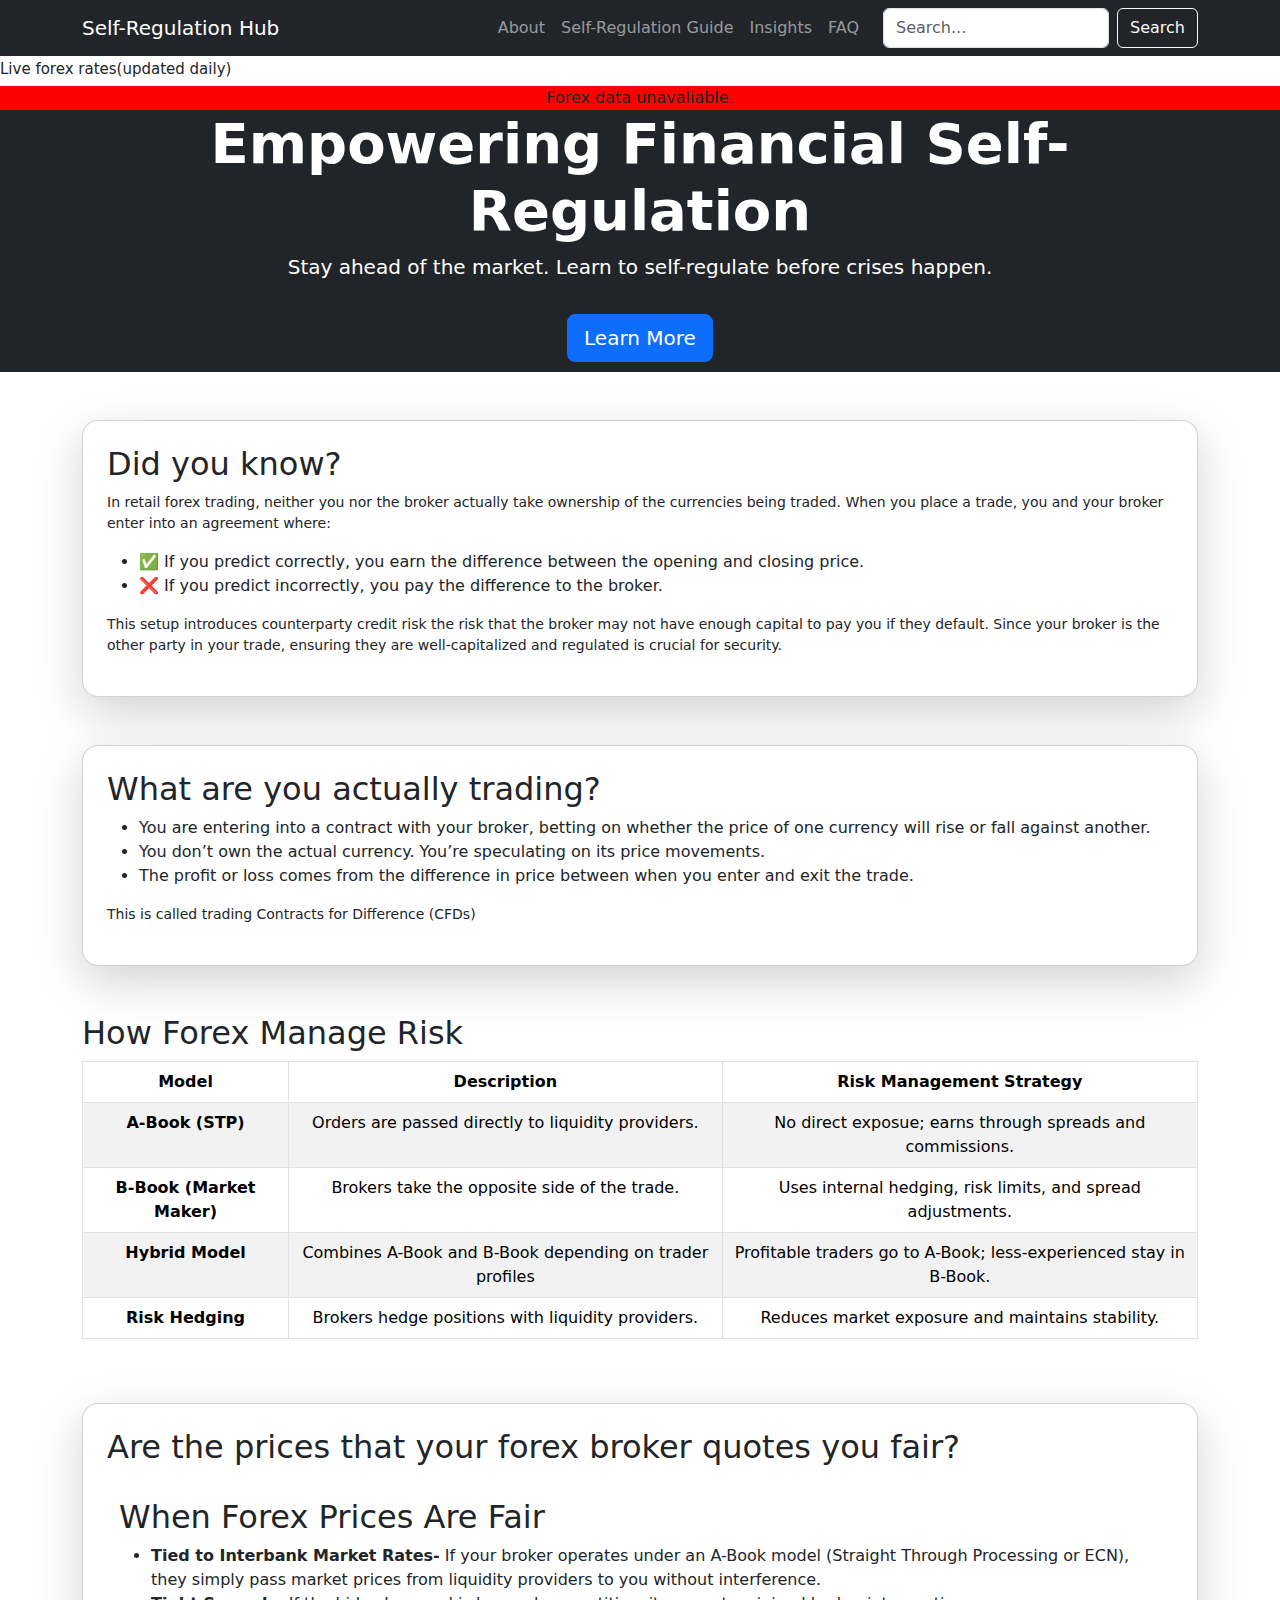
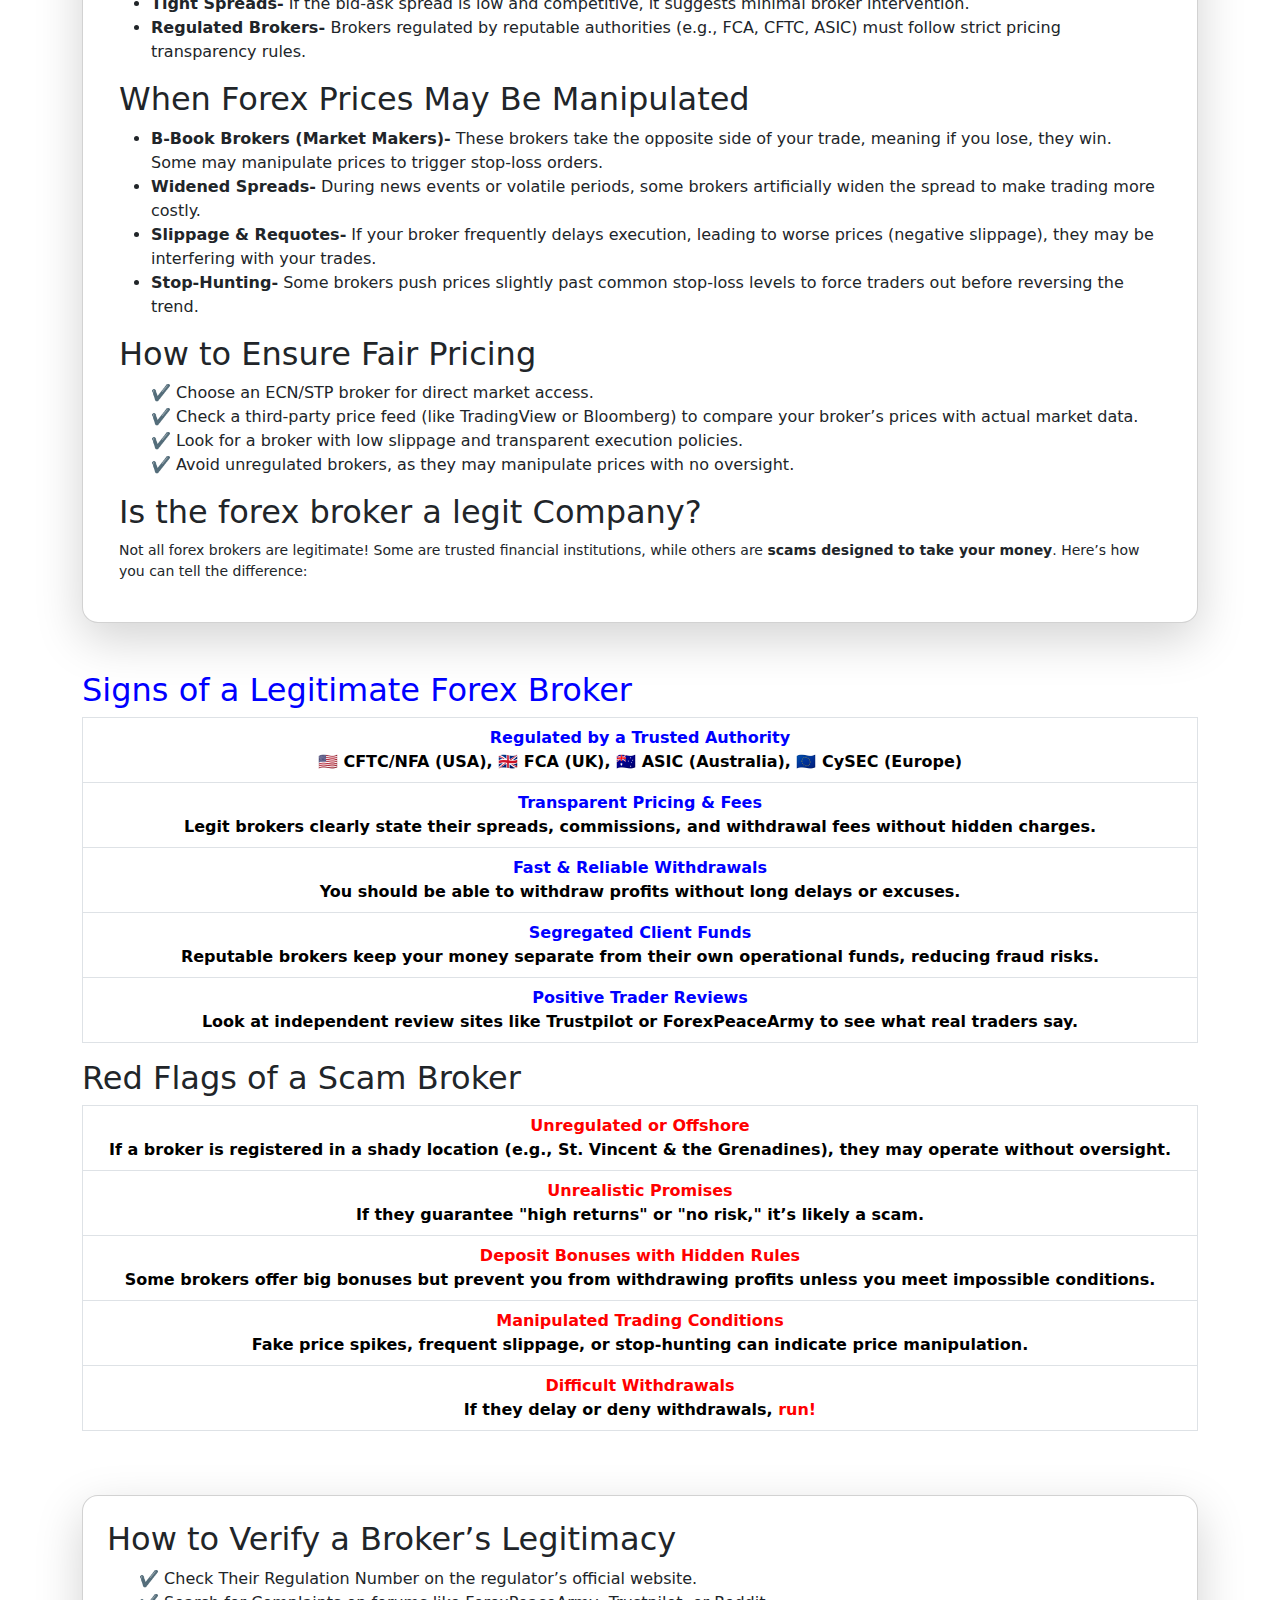
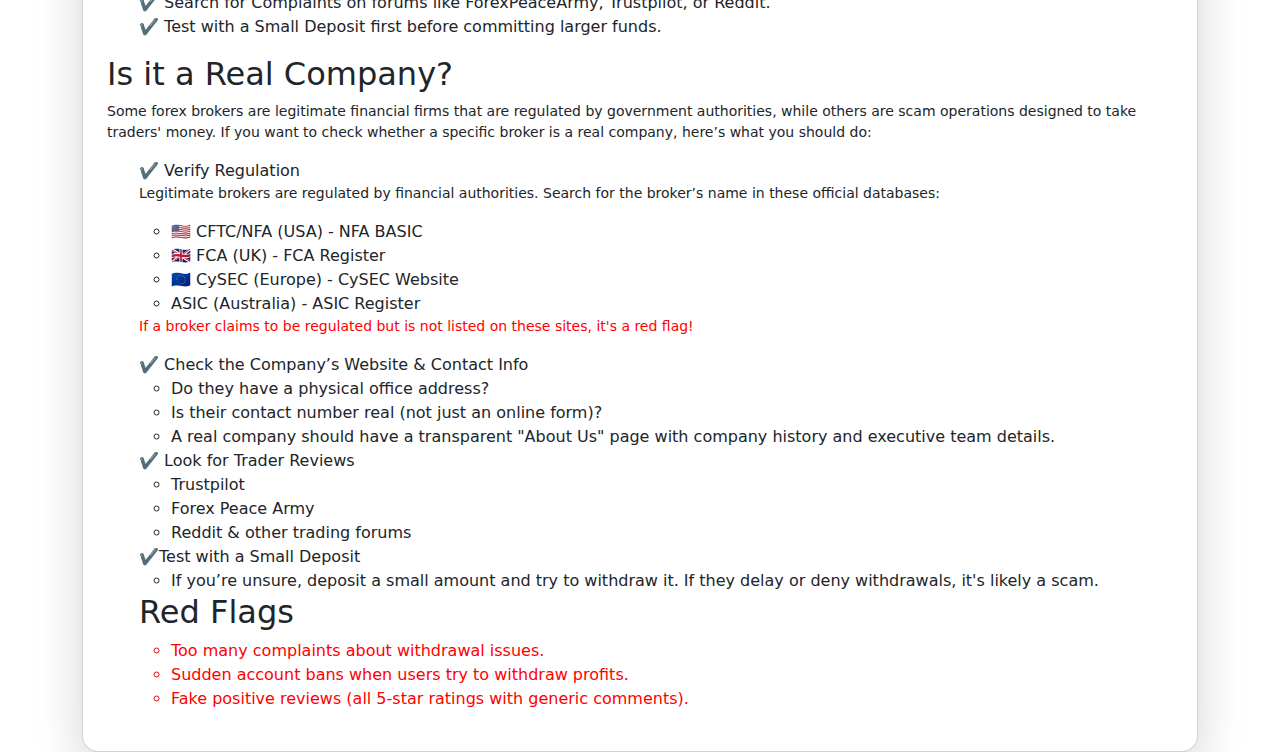
==== index.html @ 8933dcc3 "creates basic html structure/css/JavaScript" ====
<!DOCTYPE html>
<html lang="en">
  <head>
    <meta charset="UTF-8" />
    <meta name="viewport" content="width=device-width, initial-scale=1.0" />
    <title>Self Regulation</title>
    <link rel="stylesheet" href="/style.css" />
    <link
      href="https://cdn.jsdelivr.net/npm/bootstrap@5.3.3/dist/css/bootstrap.min.css"
      rel="stylesheet"
      integrity="sha384-QWTKZyjpPEjISv5WaRU9OFeRpok6YctnYmDr5pNlyT2bRjXh0JMhjY6hW+ALEwIH"
      crossorigin="anonymous"
    />
  </head>
  <body>
    <nav class="navbar navbar-expand-lg navbar-dark bg-dark fixed-top">
      <div class="container">
        <a class="navbar-brand" href="#">Self-Regulation Hub</a>
        <button
          class="navbar-toggler"
          type="button"
          data-bs-toggle="collapse"
          data-bs-target="#navbarNav"
        >
          <span class="navbar-toggler-icon"></span>
        </button>
        <div
          class="collapse navbar-collapse justify-content-between"
          id="navbarNav"
        >
          <ul class="navbar-nav ms-auto">
            <li class="nav-item">
              <a class="nav-link" href="#about">About</a>
            </li>
            <li class="nav-item">
              <a class="nav-link" href="#guide">Self-Regulation Guide</a>
            </li>
            <li class="nav-item">
              <a class="nav-link" href="#insights">Insights</a>
            </li>
            <li class="nav-item"><a class="nav-link" href="#faq">FAQ</a></li>

            <form class="d-flex ms-3" role="search">
              <input
                class="form-control me-2"
                type="search"
                placeholder="Search..."
                aria-label="Search"
              />
              <button class="btn btn-outline-light" type="submit">
                Search
              </button>
            </form>
          </ul>
        </div>
      </div>
    </nav>

    <div id="forex-container">
      <h3 id="forex-rates-heading" class="container-fluid p-0">
        Live forex rates(updated daily)
      </h3>
      <ul id="forex-rates-list">
        <li>Fetching data...</li>
      </ul>
    </div>

    <section
      class="hero-section text-center text-white d-flex align-items-center justify-content-center bg-dark"
    >
      <div class="container">
        <h1 class="display-4 fw-bold">Empowering Financial Self-Regulation</h1>
        <p class="lead">
          Stay ahead of the market. Learn to self-regulate before crises happen.
        </p>
        <a
          href="#learn-more"
          class="btn btn-primary btn-lg mt-3"
          id="learn-more-btn"
          >Learn More</a
        >
      </div>
    </section>

    <!-- <section id="about" class="py-5 bg-light">
        <div class="container text-center">
          <h2 class="fw-bold">About Self-Regulation Hub</h2>
          <p class="lead">
            A platform designed to help financial market participants regulate themselves before crises occur.
          </p>
          <div class="row mt-4">
            <div class="col-md-4">
              <i class="fas fa-chart-line fa-3x text-primary"></i>
              <h4 class="mt-3">Market Awareness</h4>
              <p>Stay informed about market risks before they escalate.</p>
            </div>
            <div class="col-md-4">
              <i class="fas fa-shield-alt fa-3x text-success"></i>
              <h4 class="mt-3">Risk Management</h4>
              <p>Learn strategies to mitigate financial risks effectively.</p>
            </div>
            <div class="col-md-4">
              <i class="fas fa-users fa-3x text-danger"></i>
              <h4 class="mt-3">Community</h4>
              <p>Engage with other traders and investors in self-regulation.</p>
            </div>
          </div>
        </div>
      </section> -->

    <section id="did-you-know" class="container mt-5">
      <div class="card p-4 shadow-lg rounded-4">
        <h2>Did you know?</h2>
        <p>
          In retail forex trading, neither you nor the broker actually take
          ownership of the currencies being traded. When you place a trade, you
          and your broker enter into an agreement where:
        </p>
        <ul>
          <li>
            ✅ If you predict correctly, you earn the difference between the
            opening and closing price.
          </li>
          <li>
            ❌ If you predict incorrectly, you pay the difference to the broker.
          </li>
        </ul>

        <p>
          This setup introduces counterparty credit risk the risk that the
          broker may not have enough capital to pay you if they default. Since
          your broker is the other party in your trade, ensuring they are
          well-capitalized and regulated is crucial for security.
        </p>
      </div>
    </section>

    <section class="container mt-5">
      <div class="card p-4 shadow-lg rounded-4">
        <h2>What are you actually trading?</h2>

        <ul>
          <li>
            You are entering into a contract with your broker, betting on
            whether the price of one currency will rise or fall against another.
          </li>
          <li>
            You don’t own the actual currency. You’re speculating on its price
            movements.
          </li>
          <li>
            The profit or loss comes from the difference in price between when
            you enter and exit the trade.
          </li>
        </ul>
        <p>This is called trading Contracts for Difference (CFDs)</p>
      </div>
    </section>

    <section id="broker-risk-management" class="container mt-5">
      <h2>How Forex Manage Risk</h2>
      <div class="table-responsive">
        <table class="table table-bordered table-striped text-center">
          <thead>
            <tr>
              <th>Model</th>
              <th>Description</th>
              <th>Risk Management Strategy</th>
            </tr>
          </thead>
          <tbody>
            <tr>
              <td><strong>A-Book (STP)</strong></td>
              <td>Orders are passed directly to liquidity providers.</td>
              <td>No direct exposue; earns through spreads and commissions.</td>
            </tr>
            <tr>
              <td><strong>B-Book (Market Maker)</strong></td>
              <td>Brokers take the opposite side of the trade.</td>
              <td>
                Uses internal hedging, risk limits, and spread adjustments.
              </td>
            </tr>
            <tr>
              <td><strong>Hybrid Model</strong></td>
              <td>Combines A-Book and B-Book depending on trader profiles</td>
              <td>
                Profitable traders go to A-Book; less-experienced stay in
                B-Book.
              </td>
            </tr>
            <tr>
              <td><strong>Risk Hedging</strong></td>
              <td>Brokers hedge positions with liquidity providers.</td>
              <td>Reduces market exposure and maintains stability.</td>
            </tr>
          </tbody>
        </table>
      </div>
    </section>

    <section class="container mt-5">
      <div class="card p-4 shadow-lg rounded-4">
        <h2>Are the prices that your forex broker quotes you fair?</h2>

        <section id="broker-risk-management" class="container mt-4">
          <h2>When Forex Prices Are Fair</h2>

          <ul>
            <li>
              <strong> Tied to Interbank Market Rates-</strong> If your broker
              operates under an A-Book model (Straight Through Processing or
              ECN), they simply pass market prices from liquidity providers to
              you without interference.
            </li>
            <li>
              <strong>Tight Spreads-</strong> If the bid-ask spread is low and
              competitive, it suggests minimal broker intervention.
            </li>
            <li>
              <strong>Regulated Brokers- </strong>Brokers regulated by reputable
              authorities (e.g., FCA, CFTC, ASIC) must follow strict pricing
              transparency rules.
            </li>
          </ul>
          <h2>When Forex Prices May Be Manipulated</h2>
          <ul>
            <li>
              <strong>B-Book Brokers (Market Makers)-</strong> These brokers
              take the opposite side of your trade, meaning if you lose, they
              win. Some may manipulate prices to trigger stop-loss orders.
            </li>
            <li>
              <strong>Widened Spreads-</strong> During news events or volatile
              periods, some brokers artificially widen the spread to make
              trading more costly.
            </li>
            <li>
              <strong>Slippage & Requotes-</strong> If your broker frequently
              delays execution, leading to worse prices (negative slippage),
              they may be interfering with your trades.
            </li>

            <li>
              <strong>Stop-Hunting-</strong> Some brokers push prices slightly
              past common stop-loss levels to force traders out before reversing
              the trend.
            </li>
          </ul>

          <h2>How to Ensure Fair Pricing</h2>
          <ul class="checklist">
            <li>✔️ Choose an ECN/STP broker for direct market access.</li>
            <li>
              ✔️ Check a third-party price feed (like TradingView or Bloomberg)
              to compare your broker’s prices with actual market data.
            </li>
            <li>
              ✔️ Look for a broker with low slippage and transparent execution
              policies.
            </li>
            <li>
              ✔️ Avoid unregulated brokers, as they may manipulate prices with
              no oversight.
            </li>
          </ul>
          <h2>Is the forex broker a legit Company?</h2>
          <p>
            Not all forex brokers are legitimate! Some are trusted financial
            institutions, while others are
            <strong>scams designed to take your money</strong>. Here’s how you
            can tell the difference:
          </p>
        </section>
      </div>
    </section>

    <section id="broker-risk-management" class="container mt-5">
      <h2 style="color: blue">Signs of a Legitimate Forex Broker</h2>
      <div class="table-responsive">
        <table class="table table-bordered table-striped text-center">
          <thead>
            <tr>
              <th>
                <strong style="color: blue"
                  >Regulated by a Trusted Authority</strong
                ><br />
                🇺🇸 CFTC/NFA (USA), 🇬🇧 FCA (UK), 🇦🇺 ASIC (Australia), 🇪🇺 CySEC
                (Europe)
              </th>
            </tr>
            <tr>
              <th>
                <strong style="color: blue">Transparent Pricing & Fees</strong
                ><br />Legit brokers clearly state their spreads, commissions,
                and withdrawal fees without hidden charges.
              </th>
            </tr>
            <tr>
              <th>
                <strong style="color: blue">Fast & Reliable Withdrawals</strong
                ><br />You should be able to withdraw profits without long
                delays or excuses.
              </th>
            </tr>
            <tr>
              <th>
                <strong style="color: blue">Segregated Client Funds</strong
                ><br />Reputable brokers keep your money separate from their own
                operational funds, reducing fraud risks.
              </th>
            </tr>
            <tr>
              <th>
                <strong style="color: blue">Positive Trader Reviews</strong
                ><br />Look at independent review sites like Trustpilot or
                ForexPeaceArmy to see what real traders say.
              </th>
            </tr>
          </thead>
        </table>

        <h2>Red Flags of a Scam Broker</h2>
        <table class="table table-bordered table-striped text-center">
          <thead>
            <tr>
              <th>
                <strong style="color: red">Unregulated or Offshore </strong
                ><br />
                If a broker is registered in a shady location (e.g., St. Vincent
                & the Grenadines), they may operate without oversight.
              </th>
            </tr>
            <tr>
              <th>
                <strong style="color: red">Unrealistic Promises</strong><br />If
                they guarantee "high returns" or "no risk," it’s likely a scam.
              </th>
            </tr>
            <tr>
              <th>
                <strong style="color: red"
                  >Deposit Bonuses with Hidden Rules</strong
                ><br />Some brokers offer big bonuses but prevent you from
                withdrawing profits unless you meet impossible conditions.
              </th>
            </tr>
            <tr>
              <th>
                <strong style="color: red"
                  >Manipulated Trading Conditions</strong
                ><br />Fake price spikes, frequent slippage, or stop-hunting can
                indicate price manipulation.
              </th>
            </tr>
            <tr>
              <th>
                <strong style="color: red">Difficult Withdrawals</strong
                ><br />If they delay or deny withdrawals,
                <span style="color: red">run!</span>
              </th>
            </tr>
          </thead>
        </table>
      </div>
    </section>

    <section id="did-you-know" class="container mt-5">
      <div class="card p-4 shadow-lg rounded-4">
        <h2>How to Verify a Broker’s Legitimacy</h2>
        <ul class="checklist">
          <li>
            ✔️ Check Their Regulation Number on the regulator’s official
            website.
          </li>
          <li>
            ✔️ Search for Complaints on forums like ForexPeaceArmy, Trustpilot,
            or Reddit.
          </li>
          <li>
            ✔️ Test with a Small Deposit first before committing larger funds.
          </li>
        </ul>

        <h2>Is it a Real Company?</h2>
        <p>
          Some forex brokers are legitimate financial firms that are regulated
          by government authorities, while others are scam operations designed
          to take traders' money. If you want to check whether a specific broker
          is a real company, here’s what you should do:
        </p>
        <ul class="checklist">
          <li>✔️ Verify Regulation</li>
          <p>
            Legitimate brokers are regulated by financial authorities. Search
            for the broker’s name in these official databases:
          </p>
          <ul>
            <li>🇺🇸 CFTC/NFA (USA) - NFA BASIC</li>
            <li>🇬🇧 FCA (UK) - FCA Register</li>
            <li>🇪🇺 CySEC (Europe) - CySEC Website</li>
            <li>ASIC (Australia) - ASIC Register</li>
          </ul>
          <p>
            <span style="color: red"
              >If a broker claims to be regulated but is not listed on these
              sites, it's a red flag!</span
            >
          </p>

          <li>✔️ Check the Company’s Website & Contact Info</li>
          <ul>
            <li>Do they have a physical office address?</li>
            <li>Is their contact number real (not just an online form)?</li>
            <li>
              A real company should have a transparent "About Us" page with
              company history and executive team details.
            </li>
          </ul>
          <li>✔️ Look for Trader Reviews</li>
          <ul>
            <li>Trustpilot</li>
            <li>Forex Peace Army</li>
            <li>Reddit & other trading forums</li>
          </ul>
          <li>✔️Test with a Small Deposit</li>
          <ul>
            <li>
              If you’re unsure, deposit a small amount and try to withdraw it.
              If they delay or deny withdrawals, it's likely a scam.
            </li>
          </ul>
          <h2>Red Flags</h2>
          <ul>
            <li class="red-flags">
              Too many complaints about withdrawal issues.
            </li>
            <li class="red-flags">
              Sudden account bans when users try to withdraw profits.
            </li>
            <li class="red-flags">
              Fake positive reviews (all 5-star ratings with generic comments).
            </li>
          </ul>
        </ul>
      </div>
    </section>

    <script src="/index.js"></script>
    <script
      src="https://cdn.jsdelivr.net/npm/bootstrap@5.3.3/dist/js/bootstrap.bundle.min.js"
      integrity="sha384-YvpcrYf0tY3lHB60NNkmXc5s9fDVZLESaAA55NDzOxhy9GkcIdslK1eN7N6jIeHz"
      crossorigin="anonymous"
    ></script>
  </body>
</html>
---- style.css ----
body {
  padding-top: 60px;
  transition: padding-top 0.1s ease-in-out;
  transition: 0.1s ease-in;
}

#forex-rates-list {
  display: flex;
  flex-direction: row;
  justify-content: space-evenly;
  list-style: none;
  align-items: center;
  background-color: red;
  padding-left: 0px;
  margin-bottom: 0;
}

#forex-rates-heading {
  font-size: 15px;
}

#learn-more-btn {
  margin-bottom: 10px;
}


p{
    font-size: 14px;
}


.checklist{
    list-style: none;
}

/* li{
    list-style: none;
} */

.red-flags{
    color: red;
}
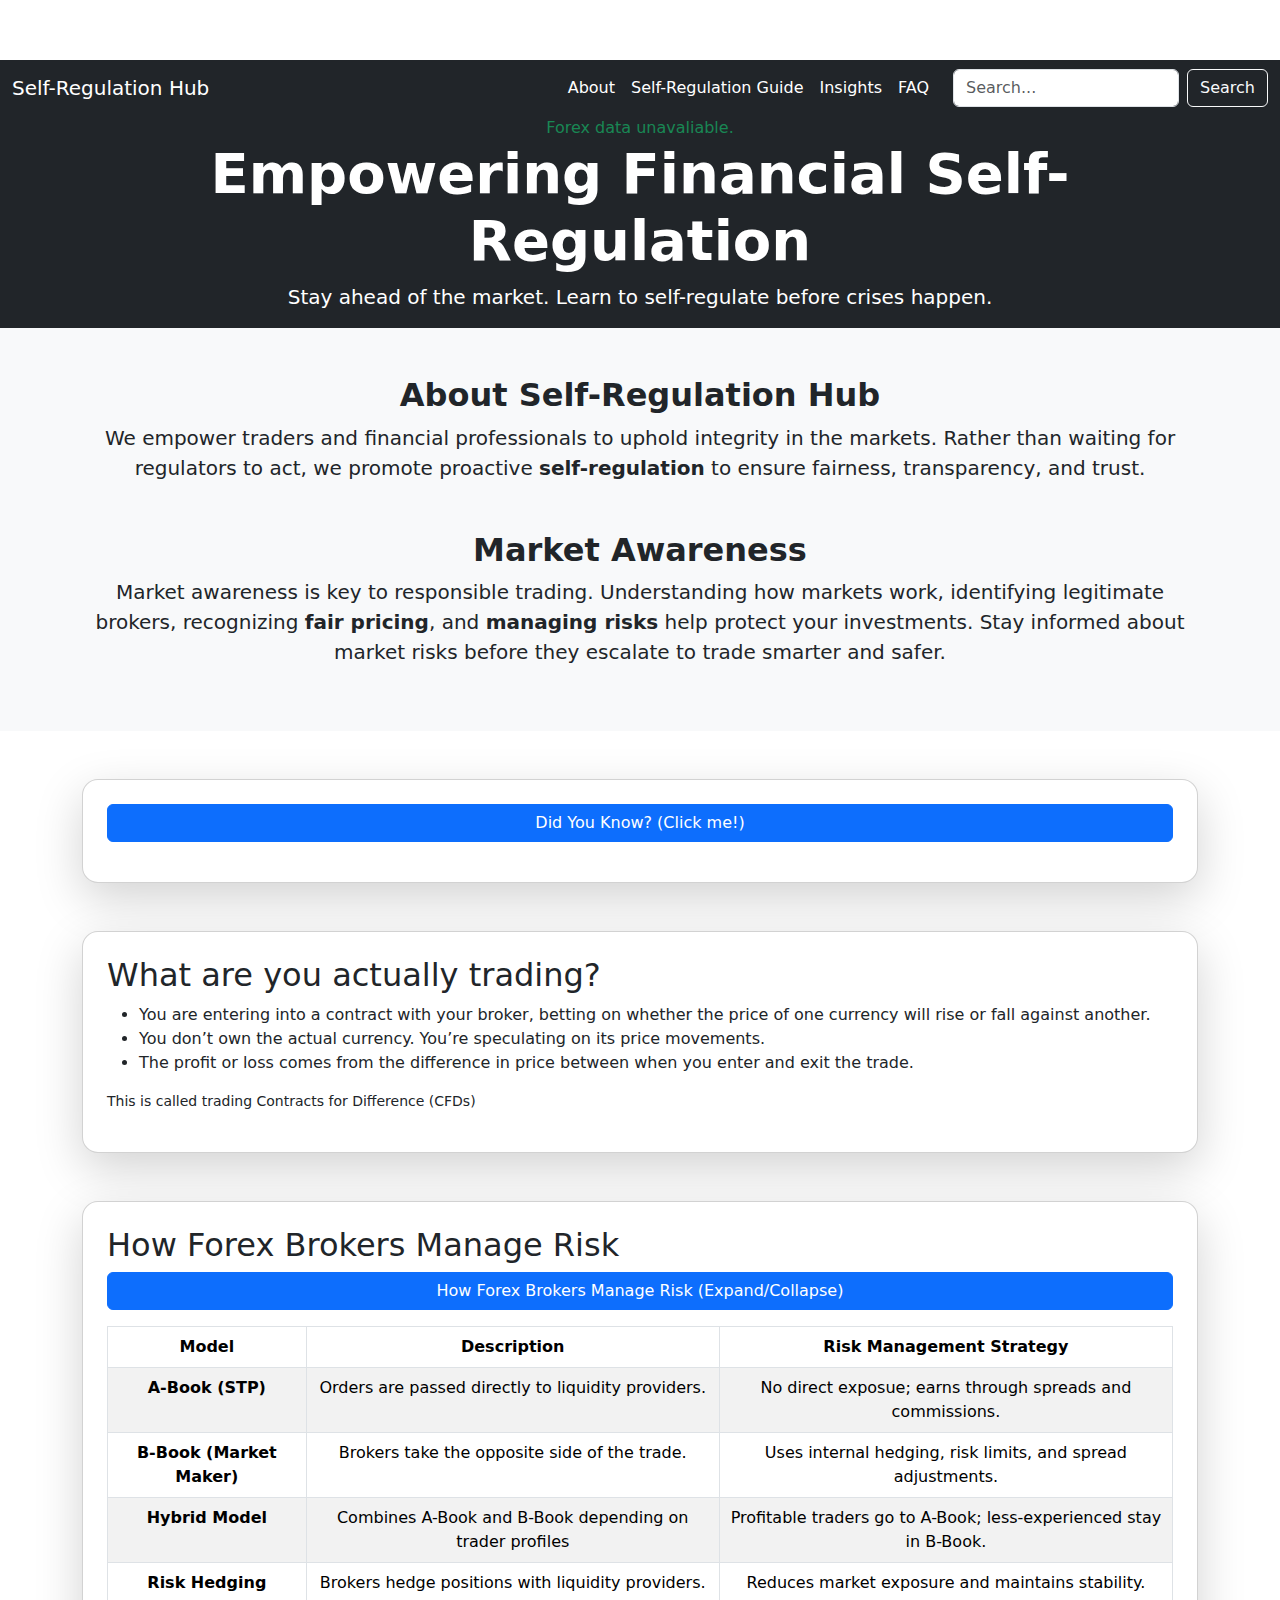
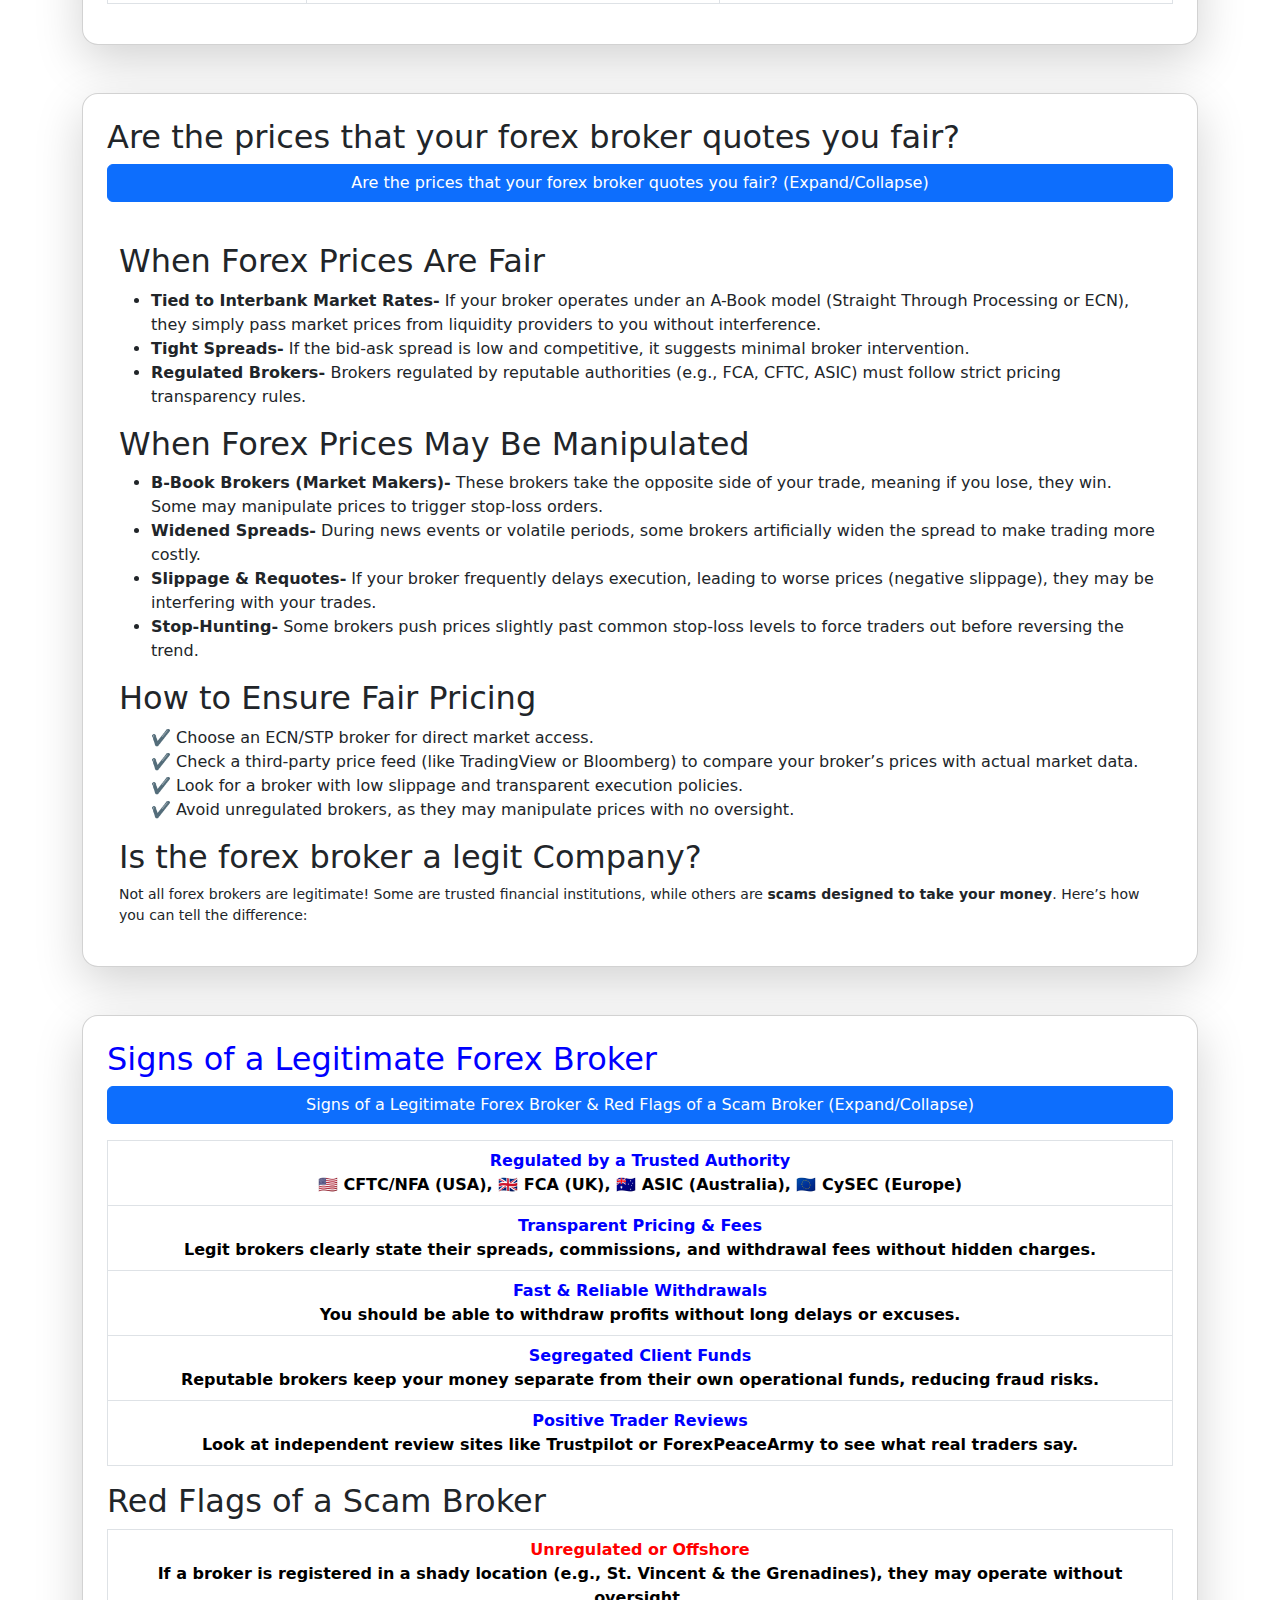
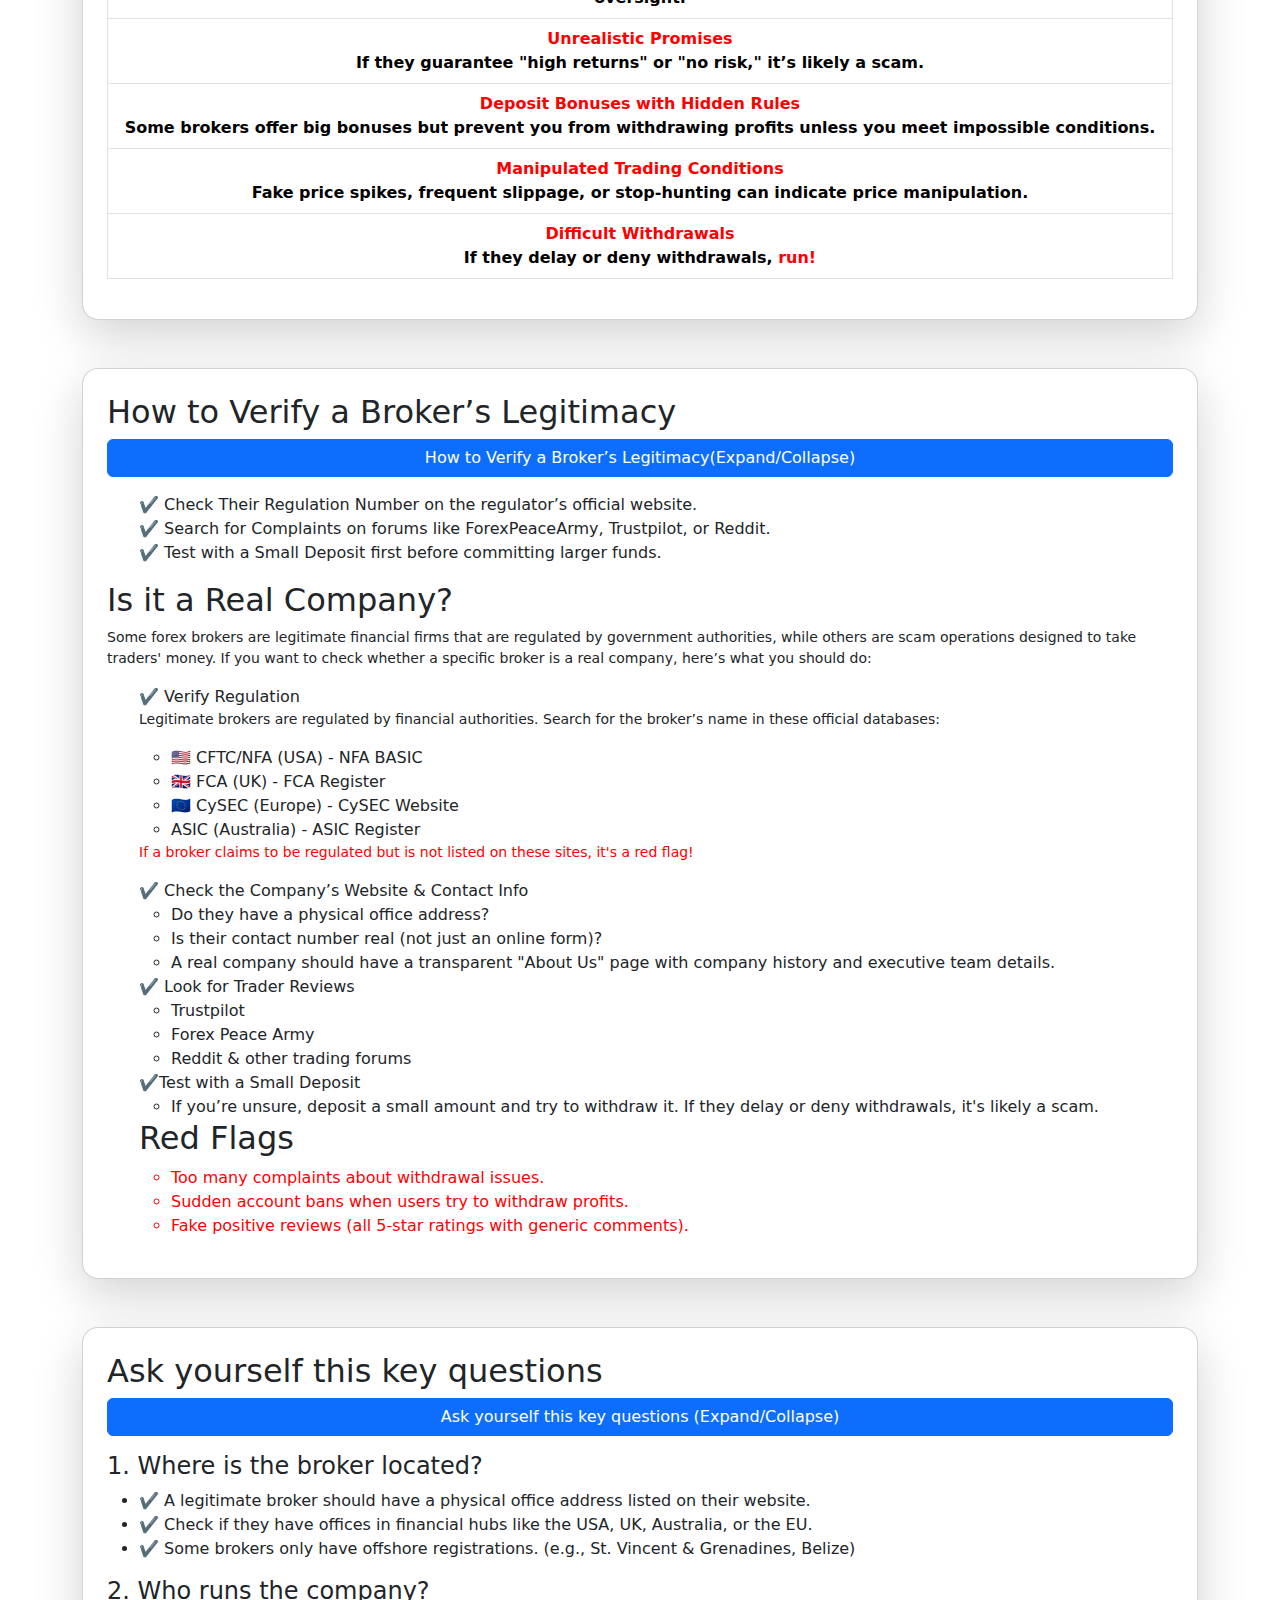
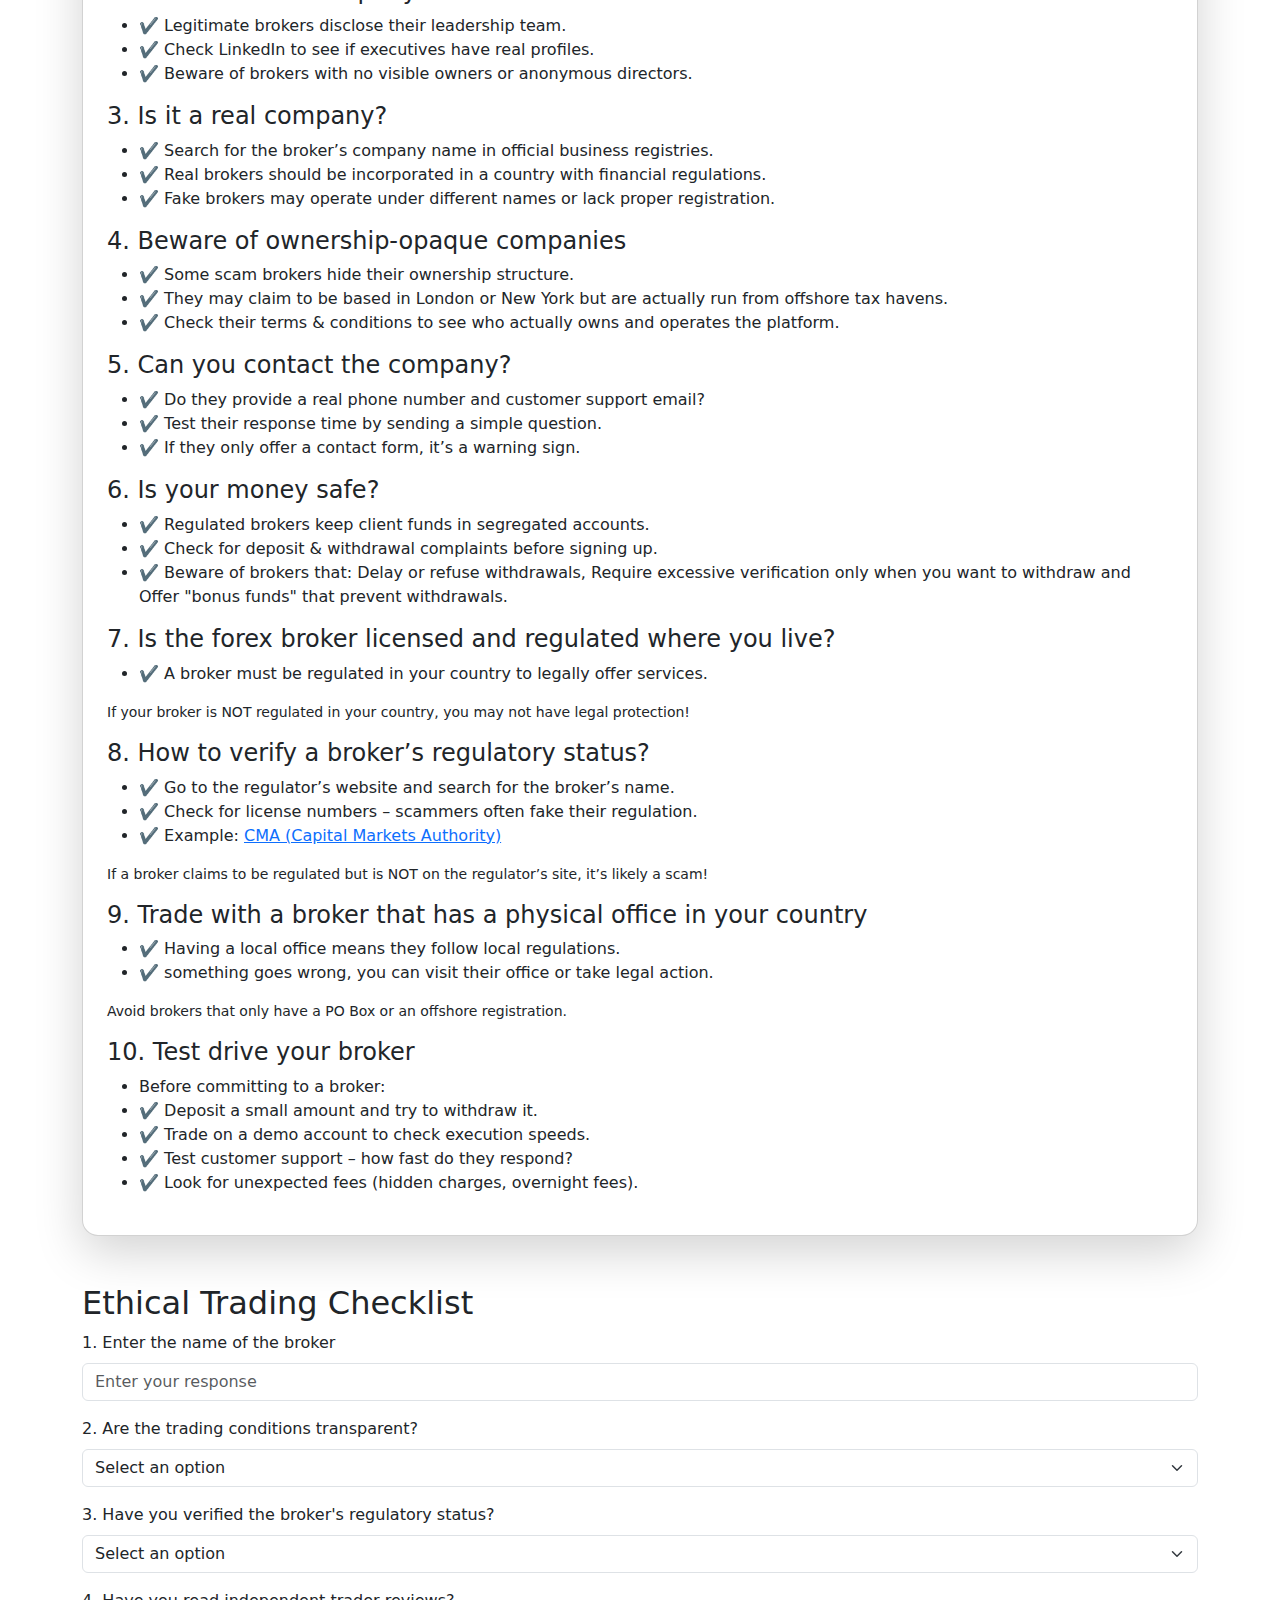
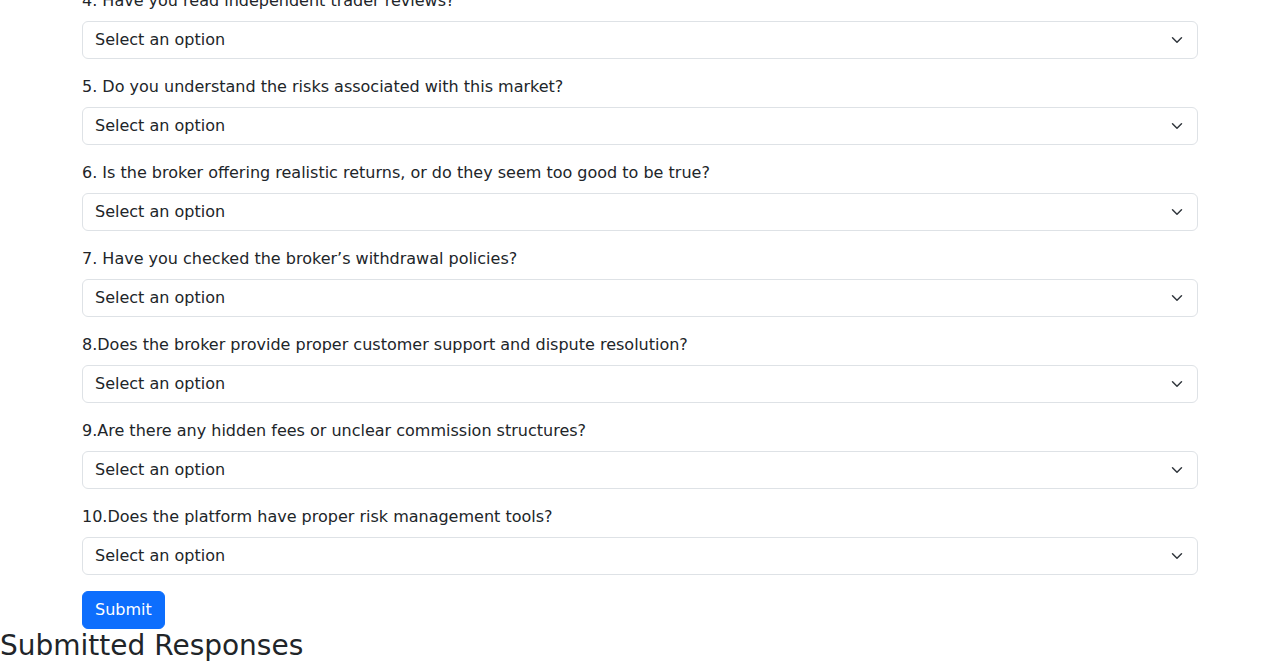
==== commit e74b9783: "Adds sections, an Ethical Trading Checklist, styling to navbar, modified sections to have dropdowns," ====
--- a/index.html
+++ b/index.html
@@ -4,7 +4,7 @@
     <meta charset="UTF-8" />
     <meta name="viewport" content="width=device-width, initial-scale=1.0" />
     <title>Self Regulation</title>
-    <link rel="stylesheet" href="/style.css" />
+    <link rel="stylesheet" href="style.css" />
     <link
       href="https://cdn.jsdelivr.net/npm/bootstrap@5.3.3/dist/css/bootstrap.min.css"
       rel="stylesheet"
@@ -13,11 +13,11 @@
     />
   </head>
   <body>
-    <nav class="navbar navbar-expand-lg navbar-dark bg-dark fixed-top">
-      <div class="container">
-        <a class="navbar-brand" href="#">Self-Regulation Hub</a>
+    <nav class="navbar navbar-expand-lg bg-dark text-white sticky-top">
+      <div class="container-fluid">
+        <a class="navbar-brand text-white" href="#">Self-Regulation Hub</a>
         <button
-          class="navbar-toggler"
+          class="navbar-toggler bg-white"
           type="button"
           data-bs-toggle="collapse"
           data-bs-target="#navbarNav"
@@ -25,21 +25,21 @@
           <span class="navbar-toggler-icon"></span>
         </button>
         <div
-          class="collapse navbar-collapse justify-content-between"
+          class="collapse navbar-collapse"
           id="navbarNav"
         >
           <ul class="navbar-nav ms-auto">
             <li class="nav-item">
-              <a class="nav-link" href="#about">About</a>
+              <a class="nav-link text-white" href="#about">About</a>
             </li>
             <li class="nav-item">
-              <a class="nav-link" href="#guide">Self-Regulation Guide</a>
+              <a class="nav-link text-white" href="#guide">Self-Regulation Guide</a>
             </li>
             <li class="nav-item">
-              <a class="nav-link" href="#insights">Insights</a>
-            </li>
-            <li class="nav-item"><a class="nav-link" href="#faq">FAQ</a></li>
-
+              <a class="nav-link text-white" href="#insights">Insights</a>
+            </li>
+            <li class="nav-item"><a class="nav-link text-white" href="#faq">FAQ</a></li>
+          </ul>
             <form class="d-flex ms-3" role="search">
               <input
                 class="form-control me-2"
@@ -51,16 +51,16 @@
                 Search
               </button>
             </form>
-          </ul>
+          
         </div>
       </div>
     </nav>
 
-    <div id="forex-container">
-      <h3 id="forex-rates-heading" class="container-fluid p-0">
+    <div id="forex-container" >
+      <!-- <h3 id="forex-rates-heading" class="container-fluid p-0 bg-dark text-white">
         Live forex rates(updated daily)
-      </h3>
-      <ul id="forex-rates-list">
+      </h3> -->
+      <ul id="forex-rates-list" class="bg-dark text-success">
         <li>Fetching data...</li>
       </ul>
     </div>
@@ -73,65 +73,59 @@
         <p class="lead">
           Stay ahead of the market. Learn to self-regulate before crises happen.
         </p>
-        <a
+        <!-- <a
           href="#learn-more"
           class="btn btn-primary btn-lg mt-3"
           id="learn-more-btn"
           >Learn More</a
-        >
+        > -->
       </div>
     </section>
 
-    <!-- <section id="about" class="py-5 bg-light">
-        <div class="container text-center">
+    <section id="about" class="py-5 bg-light">
+        <div class="container text-center text-dark">
           <h2 class="fw-bold">About Self-Regulation Hub</h2>
           <p class="lead">
-            A platform designed to help financial market participants regulate themselves before crises occur.
+            We empower traders and financial professionals to uphold integrity in the markets. Rather than waiting for regulators to act, we promote proactive <span class="fw-bold">self-regulation</span> to ensure fairness, transparency, and trust.          
           </p>
-          <div class="row mt-4">
-            <div class="col-md-4">
-              <i class="fas fa-chart-line fa-3x text-primary"></i>
-              <h4 class="mt-3">Market Awareness</h4>
-              <p>Stay informed about market risks before they escalate.</p>
-            </div>
-            <div class="col-md-4">
-              <i class="fas fa-shield-alt fa-3x text-success"></i>
-              <h4 class="mt-3">Risk Management</h4>
-              <p>Learn strategies to mitigate financial risks effectively.</p>
-            </div>
-            <div class="col-md-4">
-              <i class="fas fa-users fa-3x text-danger"></i>
-              <h4 class="mt-3">Community</h4>
-              <p>Engage with other traders and investors in self-regulation.</p>
-            </div>
-          </div>
-        </div>
-      </section> -->
+
+              <!-- <i class="fas fa-chart-line fa-3x text-primary"></i> -->
+              <h2 class="mt-5 fw-bold">Market Awareness</h2>
+              <p class="lead">Market awareness is key to responsible trading. Understanding how markets work, identifying legitimate brokers, recognizing <span class="fw-bold">fair pricing</span>, and <span class="fw-bold">managing risks</span> help protect your investments. Stay informed about market risks before they escalate to trade smarter and safer.                
+              </p>
+        </div>
+      </section>
 
     <section id="did-you-know" class="container mt-5">
       <div class="card p-4 shadow-lg rounded-4">
-        <h2>Did you know?</h2>
-        <p>
-          In retail forex trading, neither you nor the broker actually take
-          ownership of the currencies being traded. When you place a trade, you
-          and your broker enter into an agreement where:
-        </p>
-        <ul>
-          <li>
-            ✅ If you predict correctly, you earn the difference between the
-            opening and closing price.
-          </li>
-          <li>
-            ❌ If you predict incorrectly, you pay the difference to the broker.
-          </li>
-        </ul>
-
-        <p>
-          This setup introduces counterparty credit risk the risk that the
-          broker may not have enough capital to pay you if they default. Since
-          your broker is the other party in your trade, ensuring they are
-          well-capitalized and regulated is crucial for security.
-        </p>
+        <button class="btn btn-primary mb-3" type="button" data-bs-toggle="collapse" data-bs-target="#didYouKnowContent" aria-expanded="false" aria-controls="#didYouKnowContent">
+          Did You Know? (Click me!)
+        </button>
+        <div class="collapse" id="didYouKnowContent">
+          <h2>Did you know?</h2>
+          <p>
+            In retail forex trading, neither you nor the broker actually take
+            ownership of the currencies being traded. When you place a trade, you
+            and your broker enter into an agreement where:
+          </p>
+          <ul>
+            <li>
+              ✅ If you predict correctly, you earn the difference between the
+              opening and closing price.
+            </li>
+            <li>
+              ❌ If you predict incorrectly, you pay the difference to the broker.
+            </li>
+          </ul>
+  
+          <p>
+            This setup introduces counterparty credit risk the risk that the
+            broker may not have enough capital to pay you if they default. Since
+            your broker is the other party in your trade, ensuring they are
+            well-capitalized and regulated is crucial for security.
+          </p>
+        </div>
+
       </div>
     </section>
 
@@ -157,296 +151,495 @@
       </div>
     </section>
 
-    <section id="broker-risk-management" class="container mt-5">
-      <h2>How Forex Manage Risk</h2>
-      <div class="table-responsive">
-        <table class="table table-bordered table-striped text-center">
-          <thead>
-            <tr>
-              <th>Model</th>
-              <th>Description</th>
-              <th>Risk Management Strategy</th>
-            </tr>
-          </thead>
-          <tbody>
-            <tr>
-              <td><strong>A-Book (STP)</strong></td>
-              <td>Orders are passed directly to liquidity providers.</td>
-              <td>No direct exposue; earns through spreads and commissions.</td>
-            </tr>
-            <tr>
-              <td><strong>B-Book (Market Maker)</strong></td>
-              <td>Brokers take the opposite side of the trade.</td>
-              <td>
-                Uses internal hedging, risk limits, and spread adjustments.
-              </td>
-            </tr>
-            <tr>
-              <td><strong>Hybrid Model</strong></td>
-              <td>Combines A-Book and B-Book depending on trader profiles</td>
-              <td>
-                Profitable traders go to A-Book; less-experienced stay in
-                B-Book.
-              </td>
-            </tr>
-            <tr>
-              <td><strong>Risk Hedging</strong></td>
-              <td>Brokers hedge positions with liquidity providers.</td>
-              <td>Reduces market exposure and maintains stability.</td>
-            </tr>
-          </tbody>
-        </table>
-      </div>
-    </section>
+    
+      <section id="broker-risk-management" class="container mt-5">
+        <div class="card p-4 shadow-lg rounded-4" >
+        <h2>How Forex Brokers Manage Risk</h2>
+  
+        <button class="btn btn-primary mb-3" type="button" data-bs-toggle="collapse" data-bs-target="#riskManagement">
+          How Forex Brokers Manage Risk (Expand/Collapse)
+        </button>
+  
+        <div id="riskManagement" class="collapse show">
+          <div class="table-responsive">
+            <table class="table table-bordered table-striped text-center">
+              <thead>
+                <tr>
+                  <th>Model</th>
+                  <th>Description</th>
+                  <th>Risk Management Strategy</th>
+                </tr>
+              </thead>
+              <tbody>
+                <tr>
+                  <td><strong>A-Book (STP)</strong></td>
+                  <td>Orders are passed directly to liquidity providers.</td>
+                  <td>No direct exposue; earns through spreads and commissions.</td>
+                </tr>
+                <tr>
+                  <td><strong>B-Book (Market Maker)</strong></td>
+                  <td>Brokers take the opposite side of the trade.</td>
+                  <td>
+                    Uses internal hedging, risk limits, and spread adjustments.
+                  </td>
+                </tr>
+                <tr>
+                  <td><strong>Hybrid Model</strong></td>
+                  <td>Combines A-Book and B-Book depending on trader profiles</td>
+                  <td>
+                    Profitable traders go to A-Book; less-experienced stay in
+                    B-Book.
+                  </td>
+                </tr>
+                <tr>
+                  <td><strong>Risk Hedging</strong></td>
+                  <td>Brokers hedge positions with liquidity providers.</td>
+                  <td>Reduces market exposure and maintains stability.</td>
+                </tr>
+              </tbody>
+            </table>
+          </div>
+      </section>
+        </div>
+    </div>
 
     <section class="container mt-5">
       <div class="card p-4 shadow-lg rounded-4">
         <h2>Are the prices that your forex broker quotes you fair?</h2>
-
-        <section id="broker-risk-management" class="container mt-4">
-          <h2>When Forex Prices Are Fair</h2>
-
-          <ul>
-            <li>
-              <strong> Tied to Interbank Market Rates-</strong> If your broker
-              operates under an A-Book model (Straight Through Processing or
-              ECN), they simply pass market prices from liquidity providers to
-              you without interference.
-            </li>
-            <li>
-              <strong>Tight Spreads-</strong> If the bid-ask spread is low and
-              competitive, it suggests minimal broker intervention.
-            </li>
-            <li>
-              <strong>Regulated Brokers- </strong>Brokers regulated by reputable
-              authorities (e.g., FCA, CFTC, ASIC) must follow strict pricing
-              transparency rules.
-            </li>
-          </ul>
-          <h2>When Forex Prices May Be Manipulated</h2>
-          <ul>
-            <li>
-              <strong>B-Book Brokers (Market Makers)-</strong> These brokers
-              take the opposite side of your trade, meaning if you lose, they
-              win. Some may manipulate prices to trigger stop-loss orders.
-            </li>
-            <li>
-              <strong>Widened Spreads-</strong> During news events or volatile
-              periods, some brokers artificially widen the spread to make
-              trading more costly.
-            </li>
-            <li>
-              <strong>Slippage & Requotes-</strong> If your broker frequently
-              delays execution, leading to worse prices (negative slippage),
-              they may be interfering with your trades.
-            </li>
-
-            <li>
-              <strong>Stop-Hunting-</strong> Some brokers push prices slightly
-              past common stop-loss levels to force traders out before reversing
-              the trend.
-            </li>
-          </ul>
-
-          <h2>How to Ensure Fair Pricing</h2>
-          <ul class="checklist">
-            <li>✔️ Choose an ECN/STP broker for direct market access.</li>
-            <li>
-              ✔️ Check a third-party price feed (like TradingView or Bloomberg)
-              to compare your broker’s prices with actual market data.
-            </li>
-            <li>
-              ✔️ Look for a broker with low slippage and transparent execution
-              policies.
-            </li>
-            <li>
-              ✔️ Avoid unregulated brokers, as they may manipulate prices with
-              no oversight.
-            </li>
-          </ul>
-          <h2>Is the forex broker a legit Company?</h2>
-          <p>
-            Not all forex brokers are legitimate! Some are trusted financial
-            institutions, while others are
-            <strong>scams designed to take your money</strong>. Here’s how you
-            can tell the difference:
-          </p>
-        </section>
+        <button class="btn btn-primary mb-3" type="button" data-bs-toggle="collapse" data-bs-target="#brokerQuotes">
+          Are the prices that your forex broker quotes you fair? (Expand/Collapse)
+        </button>
+
+        <div id="brokerQuotes" class="collapse show">
+          <section id="broker-risk-management" class="container mt-4">
+            <h2>When Forex Prices Are Fair</h2>
+  
+            <ul>
+              <li>
+                <strong> Tied to Interbank Market Rates-</strong> If your broker
+                operates under an A-Book model (Straight Through Processing or
+                ECN), they simply pass market prices from liquidity providers to
+                you without interference.
+              </li>
+              <li>
+                <strong>Tight Spreads-</strong> If the bid-ask spread is low and
+                competitive, it suggests minimal broker intervention.
+              </li>
+              <li>
+                <strong>Regulated Brokers- </strong>Brokers regulated by reputable
+                authorities (e.g., FCA, CFTC, ASIC) must follow strict pricing
+                transparency rules.
+              </li>
+            </ul>
+            <h2>When Forex Prices May Be Manipulated</h2>
+            <ul>
+              <li>
+                <strong>B-Book Brokers (Market Makers)-</strong> These brokers
+                take the opposite side of your trade, meaning if you lose, they
+                win. Some may manipulate prices to trigger stop-loss orders.
+              </li>
+              <li>
+                <strong>Widened Spreads-</strong> During news events or volatile
+                periods, some brokers artificially widen the spread to make
+                trading more costly.
+              </li>
+              <li>
+                <strong>Slippage & Requotes-</strong> If your broker frequently
+                delays execution, leading to worse prices (negative slippage),
+                they may be interfering with your trades.
+              </li>
+  
+              <li>
+                <strong>Stop-Hunting-</strong> Some brokers push prices slightly
+                past common stop-loss levels to force traders out before reversing
+                the trend.
+              </li>
+            </ul>
+  
+            <h2>How to Ensure Fair Pricing</h2>
+            <ul class="checklist">
+              <li>✔️ Choose an ECN/STP broker for direct market access.</li>
+              <li>
+                ✔️ Check a third-party price feed (like TradingView or Bloomberg)
+                to compare your broker’s prices with actual market data.
+              </li>
+              <li>
+                ✔️ Look for a broker with low slippage and transparent execution
+                policies.
+              </li>
+              <li>
+                ✔️ Avoid unregulated brokers, as they may manipulate prices with
+                no oversight.
+              </li>
+            </ul>
+            <h2>Is the forex broker a legit Company?</h2>
+            <p>
+              Not all forex brokers are legitimate! Some are trusted financial
+              institutions, while others are
+              <strong>scams designed to take your money</strong>. Here’s how you
+              can tell the difference:
+            </p>
+          </section>
+        </div>
+      </section>
+        </div>
+
+    <section id="broker-risk-management" class="container mt-5">
+      <div class="card p-4 shadow-lg rounded-4">
+        <h2 style="color: blue">Signs of a Legitimate Forex Broker</h2>
+      <button class="btn btn-primary mb-3" type="button" data-bs-toggle="collapse" data-bs-target="#legitBrokers">
+        Signs of a Legitimate Forex Broker & Red Flags of a Scam Broker (Expand/Collapse)
+      </button>
+      <div id="legitBrokers" class="collapse show">
+        <div class="table-responsive">
+          <table class="table table-bordered table-striped text-center">
+            <thead>
+              <tr>
+                <th>
+                  <strong style="color: blue"
+                    >Regulated by a Trusted Authority</strong
+                  ><br />
+                  🇺🇸 CFTC/NFA (USA), 🇬🇧 FCA (UK), 🇦🇺 ASIC (Australia), 🇪🇺 CySEC
+                  (Europe)
+                </th>
+              </tr>
+              <tr>
+                <th>
+                  <strong style="color: blue">Transparent Pricing & Fees</strong
+                  ><br />Legit brokers clearly state their spreads, commissions,
+                  and withdrawal fees without hidden charges.
+                </th>
+              </tr>
+              <tr>
+                <th>
+                  <strong style="color: blue">Fast & Reliable Withdrawals</strong
+                  ><br />You should be able to withdraw profits without long
+                  delays or excuses.
+                </th>
+              </tr>
+              <tr>
+                <th>
+                  <strong style="color: blue">Segregated Client Funds</strong
+                  ><br />Reputable brokers keep your money separate from their own
+                  operational funds, reducing fraud risks.
+                </th>
+              </tr>
+              <tr>
+                <th>
+                  <strong style="color: blue">Positive Trader Reviews</strong
+                  ><br />Look at independent review sites like Trustpilot or
+                  ForexPeaceArmy to see what real traders say.
+                </th>
+              </tr>
+            </thead>
+          </table>
+  
+          <h2>Red Flags of a Scam Broker</h2>
+          <table class="table table-bordered table-striped text-center">
+            <thead>
+              <tr>
+                <th>
+                  <strong style="color: red">Unregulated or Offshore </strong
+                  ><br />
+                  If a broker is registered in a shady location (e.g., St. Vincent
+                  & the Grenadines), they may operate without oversight.
+                </th>
+              </tr>
+              <tr>
+                <th>
+                  <strong style="color: red">Unrealistic Promises</strong><br />If
+                  they guarantee "high returns" or "no risk," it’s likely a scam.
+                </th>
+              </tr>
+              <tr>
+                <th>
+                  <strong style="color: red"
+                    >Deposit Bonuses with Hidden Rules</strong
+                  ><br />Some brokers offer big bonuses but prevent you from
+                  withdrawing profits unless you meet impossible conditions.
+                </th>
+              </tr>
+              <tr>
+                <th>
+                  <strong style="color: red"
+                    >Manipulated Trading Conditions</strong
+                  ><br />Fake price spikes, frequent slippage, or stop-hunting can
+                  indicate price manipulation.
+                </th>
+              </tr>
+              <tr>
+                <th>
+                  <strong style="color: red">Difficult Withdrawals</strong
+                  ><br />If they delay or deny withdrawals,
+                  <span style="color: red">run!</span>
+                </th>
+              </tr>
+            </thead>
+          </table>
+        </div>
       </div>
-    </section>
-
-    <section id="broker-risk-management" class="container mt-5">
-      <h2 style="color: blue">Signs of a Legitimate Forex Broker</h2>
-      <div class="table-responsive">
-        <table class="table table-bordered table-striped text-center">
-          <thead>
-            <tr>
-              <th>
-                <strong style="color: blue"
-                  >Regulated by a Trusted Authority</strong
-                ><br />
-                🇺🇸 CFTC/NFA (USA), 🇬🇧 FCA (UK), 🇦🇺 ASIC (Australia), 🇪🇺 CySEC
-                (Europe)
-              </th>
-            </tr>
-            <tr>
-              <th>
-                <strong style="color: blue">Transparent Pricing & Fees</strong
-                ><br />Legit brokers clearly state their spreads, commissions,
-                and withdrawal fees without hidden charges.
-              </th>
-            </tr>
-            <tr>
-              <th>
-                <strong style="color: blue">Fast & Reliable Withdrawals</strong
-                ><br />You should be able to withdraw profits without long
-                delays or excuses.
-              </th>
-            </tr>
-            <tr>
-              <th>
-                <strong style="color: blue">Segregated Client Funds</strong
-                ><br />Reputable brokers keep your money separate from their own
-                operational funds, reducing fraud risks.
-              </th>
-            </tr>
-            <tr>
-              <th>
-                <strong style="color: blue">Positive Trader Reviews</strong
-                ><br />Look at independent review sites like Trustpilot or
-                ForexPeaceArmy to see what real traders say.
-              </th>
-            </tr>
-          </thead>
-        </table>
-
-        <h2>Red Flags of a Scam Broker</h2>
-        <table class="table table-bordered table-striped text-center">
-          <thead>
-            <tr>
-              <th>
-                <strong style="color: red">Unregulated or Offshore </strong
-                ><br />
-                If a broker is registered in a shady location (e.g., St. Vincent
-                & the Grenadines), they may operate without oversight.
-              </th>
-            </tr>
-            <tr>
-              <th>
-                <strong style="color: red">Unrealistic Promises</strong><br />If
-                they guarantee "high returns" or "no risk," it’s likely a scam.
-              </th>
-            </tr>
-            <tr>
-              <th>
-                <strong style="color: red"
-                  >Deposit Bonuses with Hidden Rules</strong
-                ><br />Some brokers offer big bonuses but prevent you from
-                withdrawing profits unless you meet impossible conditions.
-              </th>
-            </tr>
-            <tr>
-              <th>
-                <strong style="color: red"
-                  >Manipulated Trading Conditions</strong
-                ><br />Fake price spikes, frequent slippage, or stop-hunting can
-                indicate price manipulation.
-              </th>
-            </tr>
-            <tr>
-              <th>
-                <strong style="color: red">Difficult Withdrawals</strong
-                ><br />If they delay or deny withdrawals,
-                <span style="color: red">run!</span>
-              </th>
-            </tr>
-          </thead>
-        </table>
       </div>
+      
     </section>
 
     <section id="did-you-know" class="container mt-5">
       <div class="card p-4 shadow-lg rounded-4">
         <h2>How to Verify a Broker’s Legitimacy</h2>
-        <ul class="checklist">
-          <li>
-            ✔️ Check Their Regulation Number on the regulator’s official
-            website.
-          </li>
-          <li>
-            ✔️ Search for Complaints on forums like ForexPeaceArmy, Trustpilot,
-            or Reddit.
-          </li>
-          <li>
-            ✔️ Test with a Small Deposit first before committing larger funds.
-          </li>
-        </ul>
-
-        <h2>Is it a Real Company?</h2>
-        <p>
-          Some forex brokers are legitimate financial firms that are regulated
-          by government authorities, while others are scam operations designed
-          to take traders' money. If you want to check whether a specific broker
-          is a real company, here’s what you should do:
-        </p>
-        <ul class="checklist">
-          <li>✔️ Verify Regulation</li>
+        <button class="btn btn-primary mb-3" type="button" data-bs-toggle="collapse" data-bs-target="#legitimacy">
+          How to Verify a Broker’s Legitimacy(Expand/Collapse)
+        </button>
+        <div id="legitimacy" class="collapse show">
+          <ul class="checklist">
+            <li>
+              ✔️ Check Their Regulation Number on the regulator’s official
+              website.
+            </li>
+            <li>
+              ✔️ Search for Complaints on forums like ForexPeaceArmy, Trustpilot,
+              or Reddit.
+            </li>
+            <li>
+              ✔️ Test with a Small Deposit first before committing larger funds.
+            </li>
+          </ul>
+  
+          <h2>Is it a Real Company?</h2>
           <p>
-            Legitimate brokers are regulated by financial authorities. Search
-            for the broker’s name in these official databases:
+            Some forex brokers are legitimate financial firms that are regulated
+            by government authorities, while others are scam operations designed
+            to take traders' money. If you want to check whether a specific broker
+            is a real company, here’s what you should do:
           </p>
-          <ul>
-            <li>🇺🇸 CFTC/NFA (USA) - NFA BASIC</li>
-            <li>🇬🇧 FCA (UK) - FCA Register</li>
-            <li>🇪🇺 CySEC (Europe) - CySEC Website</li>
-            <li>ASIC (Australia) - ASIC Register</li>
+          <ul class="checklist">
+            <li>✔️ Verify Regulation</li>
+            <p>
+              Legitimate brokers are regulated by financial authorities. Search
+              for the broker’s name in these official databases:
+            </p>
+            <ul>
+              <li>🇺🇸 CFTC/NFA (USA) - NFA BASIC</li>
+              <li>🇬🇧 FCA (UK) - FCA Register</li>
+              <li>🇪🇺 CySEC (Europe) - CySEC Website</li>
+              <li>ASIC (Australia) - ASIC Register</li>
+            </ul>
+            <p>
+              <span style="color: red"
+                >If a broker claims to be regulated but is not listed on these
+                sites, it's a red flag!</span
+              >
+            </p>
+  
+            <li>✔️ Check the Company’s Website & Contact Info</li>
+            <ul>
+              <li>Do they have a physical office address?</li>
+              <li>Is their contact number real (not just an online form)?</li>
+              <li>
+                A real company should have a transparent "About Us" page with
+                company history and executive team details.
+              </li>
+            </ul>
+            <li>✔️ Look for Trader Reviews</li>
+            <ul>
+              <li>Trustpilot</li>
+              <li>Forex Peace Army</li>
+              <li>Reddit & other trading forums</li>
+            </ul>
+            <li>✔️Test with a Small Deposit</li>
+            <ul>
+              <li>
+                If you’re unsure, deposit a small amount and try to withdraw it.
+                If they delay or deny withdrawals, it's likely a scam.
+              </li>
+            </ul>
+            <h2>Red Flags</h2>
+            <ul>
+              <li class="red-flags">
+                Too many complaints about withdrawal issues.
+              </li>
+              <li class="red-flags">
+                Sudden account bans when users try to withdraw profits.
+              </li>
+              <li class="red-flags">
+                Fake positive reviews (all 5-star ratings with generic comments).
+              </li>
+            </ul>
           </ul>
-          <p>
-            <span style="color: red"
-              >If a broker claims to be regulated but is not listed on these
-              sites, it's a red flag!</span
-            >
-          </p>
-
-          <li>✔️ Check the Company’s Website & Contact Info</li>
-          <ul>
-            <li>Do they have a physical office address?</li>
-            <li>Is their contact number real (not just an online form)?</li>
-            <li>
-              A real company should have a transparent "About Us" page with
-              company history and executive team details.
-            </li>
+        </div>
+      </section>
+        </div>
+
+
+        <section id="beforeTrustingABroker" class="container mt-5">
+          <div class="card p-4 shadow-lg rounded-4">
+            <h2>Ask yourself this key questions</h2>
+            <button class="btn btn-primary mb-3" type="button" data-bs-toggle="collapse" data-bs-target="#keyQuestions">
+              Ask yourself this key questions (Expand/Collapse)
+            </button>
+            <div id="keyQuestions" class="collapse show">
+              <h4>1. Where is the broker located?</h4>
+              <ul class="list-key-qns">
+                <li>✔️ A legitimate broker should have a physical office address listed on their website.</li>
+                <li>✔️ Check if they have offices in financial hubs like the USA, UK, Australia, or the EU.</li>
+                <li>✔️ Some brokers only have offshore registrations. (e.g., St. Vincent & Grenadines, Belize)</li>
+              </ul>
+              <h4>2. Who runs the company?</h4>
+              <ul class="list-key-qns">
+                <li>✔️ Legitimate brokers disclose their leadership team.</li>
+                <li>✔️ Check LinkedIn to see if executives have real profiles.</li>
+                <li>✔️ Beware of brokers with no visible owners or anonymous directors.</li>
+              </ul>
+              <h4>3. Is it a real company?</h4>
+              <ul class="list-key-qns">
+                <li>✔️ Search for the broker’s company name in official business registries.</li>
+                <li>✔️ Real brokers should be incorporated in a country with financial regulations.</li>
+                <li>✔️ Fake brokers may operate under different names or lack proper registration.</li>
+              </ul>
+              <h4>4. Beware of ownership-opaque companies</h4>
+              <ul class="list-key-qns">
+                <li>✔️ Some scam brokers hide their ownership structure.</li>
+                <li>✔️ They may claim to be based in London or New York but are actually run from offshore tax havens.</li>
+                <li>✔️ Check their terms & conditions to see who actually owns and operates the platform.</li>
+              </ul>
+              <h4>5. Can you contact the company?</h4>
+              <ul class="list-key-qns">
+                <li>✔️ Do they provide a real phone number and customer support email?</li>
+                <li>✔️ Test their response time by sending a simple question.</li>
+                <li>✔️ If they only offer a contact form, it’s a warning sign.</li>
+              </ul>
+              <h4>6. Is your money safe?</h4>
+              <ul class="list-key-qns">
+                <li>✔️ Regulated brokers keep client funds in segregated accounts.</li>
+                <li>✔️ Check for deposit & withdrawal complaints before signing up.</li>
+                <li>✔️ Beware of brokers that: Delay or refuse withdrawals, Require excessive verification only when you want to withdraw and Offer "bonus funds" that prevent withdrawals. </li>
+              </ul>
+              <h4>7. Is the forex broker licensed and regulated where you live?</h4>
+              <ul class="list-key-qns">
+                <li>✔️ A broker must be regulated in your country to legally offer services.</li>
+
+              </ul>
+              <p>If your broker is NOT regulated in your country, you may not have legal protection!</p>
+              <h4>8. How to verify a broker’s regulatory status?</h4>
+              <ul class="list-key-qns">
+                <li>✔️ Go to the regulator’s website and search for the broker’s name.</li>
+                <li>✔️ Check for license numbers – scammers often fake their regulation.</li>
+                <li>✔️ Example: <a href="https://www.cma.or.ke/" target="_blank">CMA (Capital Markets Authority)</a></li>
+              </ul>
+              <p> If a broker claims to be regulated but is NOT on the regulator’s site, it’s likely a scam!</p>
+              <h4>9. Trade with a broker that has a physical office in your country</h4>
+              <ul class="list-key-qns">
+                <li>✔️ Having a local office means they follow local regulations.</li>
+                <li>✔️  something goes wrong, you can visit their office or take legal action.</li>
+              </ul>
+              <p>Avoid brokers that only have a PO Box or an offshore registration.</p>
+              <h4>10. Test drive your broker</h4>
+              <ul class="list-key-qns">
+                <li>Before committing to a broker:</li>
+                <li>✔️ Deposit a small amount and try to withdraw it.</li>
+                <li>✔️ Trade on a demo account to check execution speeds.</li>
+                <li>✔️ Test customer support – how fast do they respond?</li>
+                <li>✔️ Look for unexpected fees (hidden charges, overnight fees).</li>
+              </ul>
+            
+            </div>
+          </div>
+        </section>
+
+
+        <section id="ethical-checklist" class="container mt-5">
+          <h2>Ethical Trading Checklist</h2>
+          <form id="checklist-form">
+            <div class="mb-3">
+              <label for="question1" class="form-label">1. Enter the name of the broker</label>
+              <input type="text" class="form-control" id="question1" name="Enter the name of the broker" placeholder="Enter your response" required>
+            </div>
+            <div class="mb-3">
+              <label for="question2" class="form-label">2. Are the trading conditions transparent?</label>
+              <select name="Are the trading conditions transparent?" id="question2" class="form-select" required> 
+                <option value=""selected disabled>Select an option</option>
+                <option>YES</option>
+                <option>NO</option>
+              </select>            
+            </div>
+            <div class="mb-3">
+              <label for="question3" class="form-label">3. Have you verified the broker's regulatory status?</label>
+              <select name="Have you verified the broker's regulatory status?" id="question3" class="form-select" required>
+                <option value="" selected disabled>Select an option</option>
+                <option>YES</option>
+                <option>NO</option>
+              </select>            
+            </div>
+            <div class="mb-3">
+              <label for="question4" class="form-label">4. Have you read independent trader reviews?</label>
+              <select name="Have you read independent trader reviews?" id="question4" class="form-select" required>
+                <option value="" selected disabled>Select an option</option>
+                <option>YES</option>
+                <option>NO</option>
+              </select>
+            </div>
+            <div class="mb-3">
+              <label for="question5" class="form-label">5. Do you understand the risks associated with this market?</label>
+              <select name="Do you understand the risks associated with this market?" id="question5" class="form-select" required>
+                <option value="" selected disabled>Select an option</option>
+                <option>YES</option>
+                <option>NO</option>
+              </select>
+            </div>
+            <div class="mb-3">
+              <label for="question6" class="form-label">6. Is the broker offering realistic returns, or do they seem too good to be true?</label>
+              <select name="Is the broker offering realistic returns, or do they seem too good to be true?" id="question6" class="form-select" required>
+                <option value="" selected disabled>Select an option</option>
+                <option>YES</option>
+                <option>NO</option>
+              </select>
+            </div>
+            <div class="mb-3">
+              <label for="question7" class="form-label">7. Have you checked the broker’s withdrawal policies?</label>
+              <select name="Have you checked the broker’s withdrawal policies?" id="question7" class="form-select" required>
+                <option value="" selected disabled>Select an option</option>
+                <option>YES</option>
+                <option>NO</option>
+              </select>
+            </div>
+            <div class="mb-3">
+              <label for="question8" class="form-label">8.Does the broker provide proper customer support and dispute resolution?</label>
+              <select name="Does the broker provide proper customer support and dispute resolution?" id="question8" class="form-select" required>
+                <option value="" selected disabled>Select an option</option>
+                <option>YES</option>
+                <option>NO</option>
+              </select>
+            </div>
+            <div class="mb-3">
+              <label for="question9" class="form-label">9.Are there any hidden fees or unclear commission structures?</label>
+              <select name="Are there any hidden fees or unclear commission structures?" id="question9" class="form-select" required>
+                <option value="" selected disabled>Select an option</option>
+                <option>YES</option>
+                <option>NO</option>
+              </select>
+            </div>
+            <div class="mb-3">
+              <label for="question10" class="form-label">10.Does the platform have proper risk management tools?</label>
+              <select name="Does the platform have proper risk management tools?" id="question10" class="form-select" required>
+                <option value="" selected disabled>Select an option</option>
+                <option>YES</option>
+                <option>NO</option>
+              </select>
+            </div>
+            <button type="submit" class="btn btn-primary">Submit</button>
+          </form>
+        </section>
+
+        <div>
+          <h3>Submitted Responses</h3>
+          <ul id="responses-list" class="list-group">
+            
           </ul>
-          <li>✔️ Look for Trader Reviews</li>
-          <ul>
-            <li>Trustpilot</li>
-            <li>Forex Peace Army</li>
-            <li>Reddit & other trading forums</li>
-          </ul>
-          <li>✔️Test with a Small Deposit</li>
-          <ul>
-            <li>
-              If you’re unsure, deposit a small amount and try to withdraw it.
-              If they delay or deny withdrawals, it's likely a scam.
-            </li>
-          </ul>
-          <h2>Red Flags</h2>
-          <ul>
-            <li class="red-flags">
-              Too many complaints about withdrawal issues.
-            </li>
-            <li class="red-flags">
-              Sudden account bans when users try to withdraw profits.
-            </li>
-            <li class="red-flags">
-              Fake positive reviews (all 5-star ratings with generic comments).
-            </li>
-          </ul>
-        </ul>
-      </div>
-    </section>
-
-    <script src="/index.js"></script>
+        </div>
+        
+        
+
+    
+
+    <script src="index.js"></script>
     <script
       src="https://cdn.jsdelivr.net/npm/bootstrap@5.3.3/dist/js/bootstrap.bundle.min.js"
       integrity="sha384-YvpcrYf0tY3lHB60NNkmXc5s9fDVZLESaAA55NDzOxhy9GkcIdslK1eN7N6jIeHz"
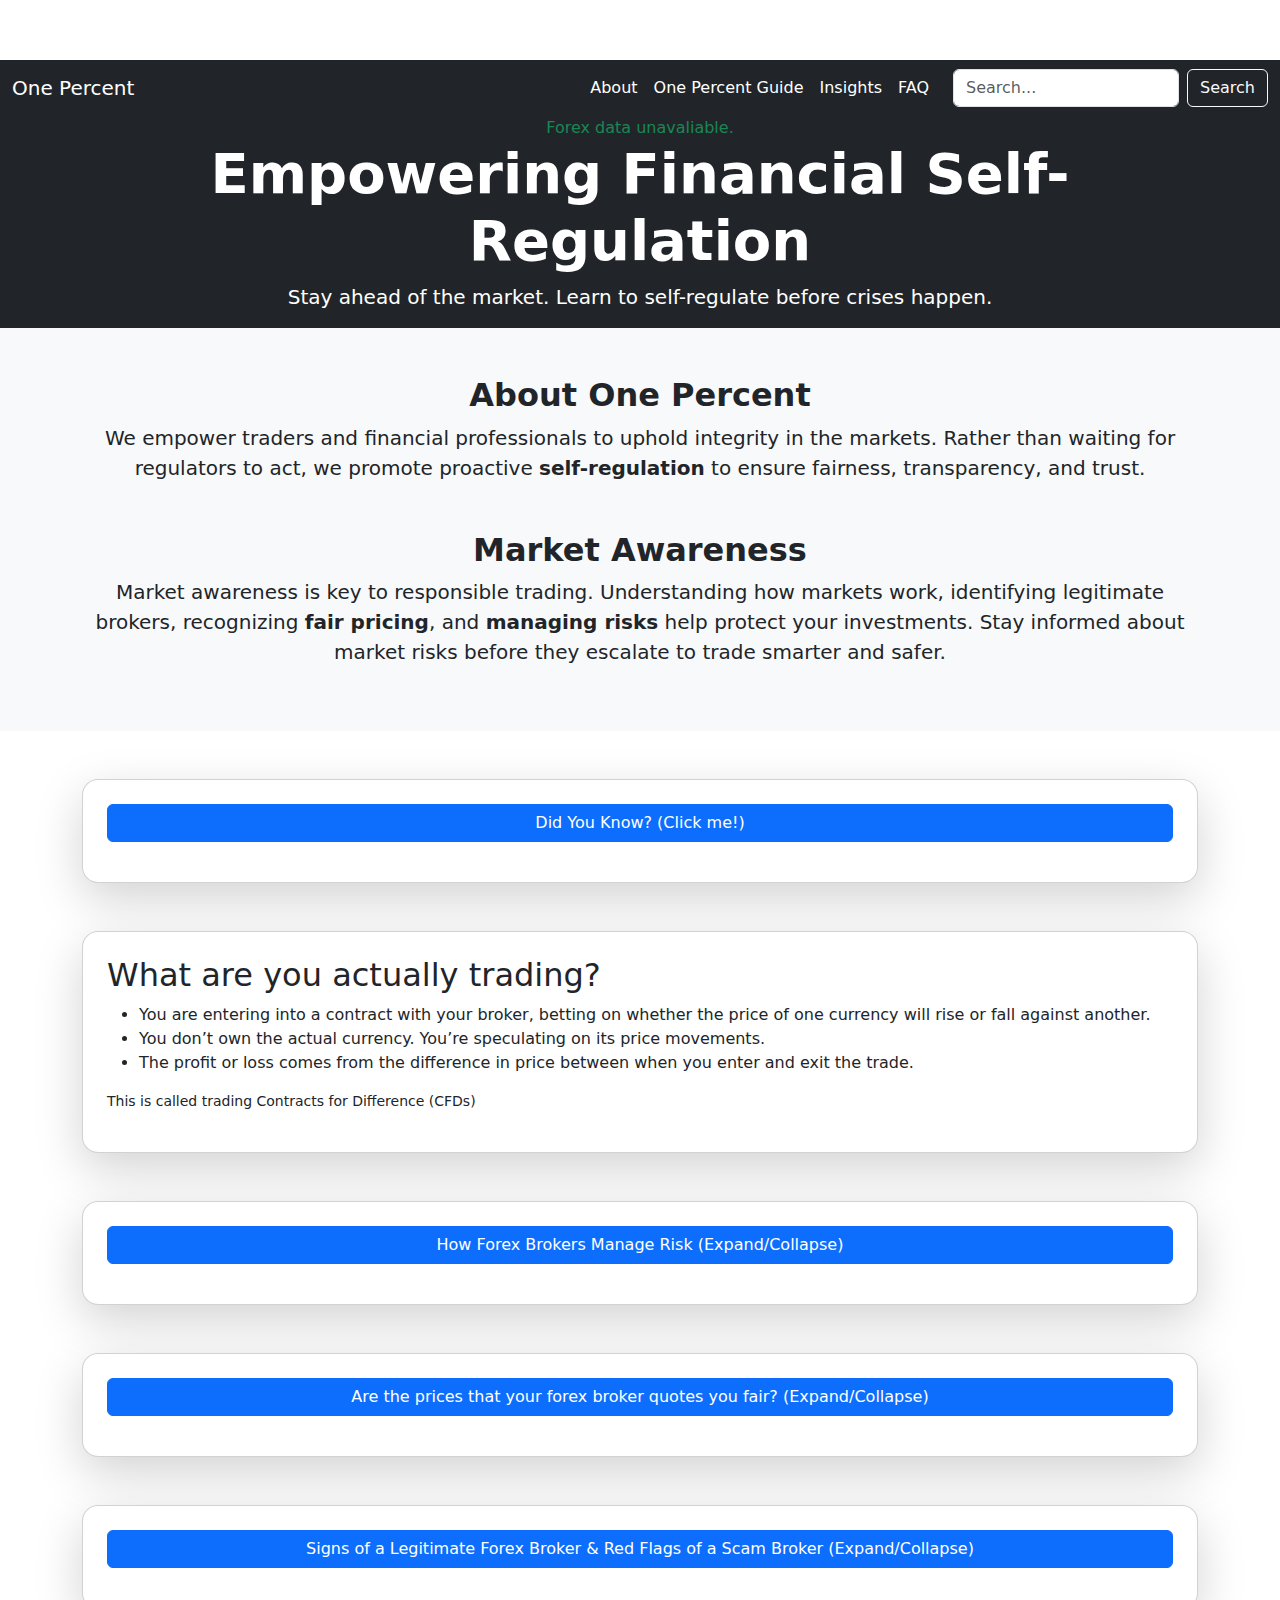
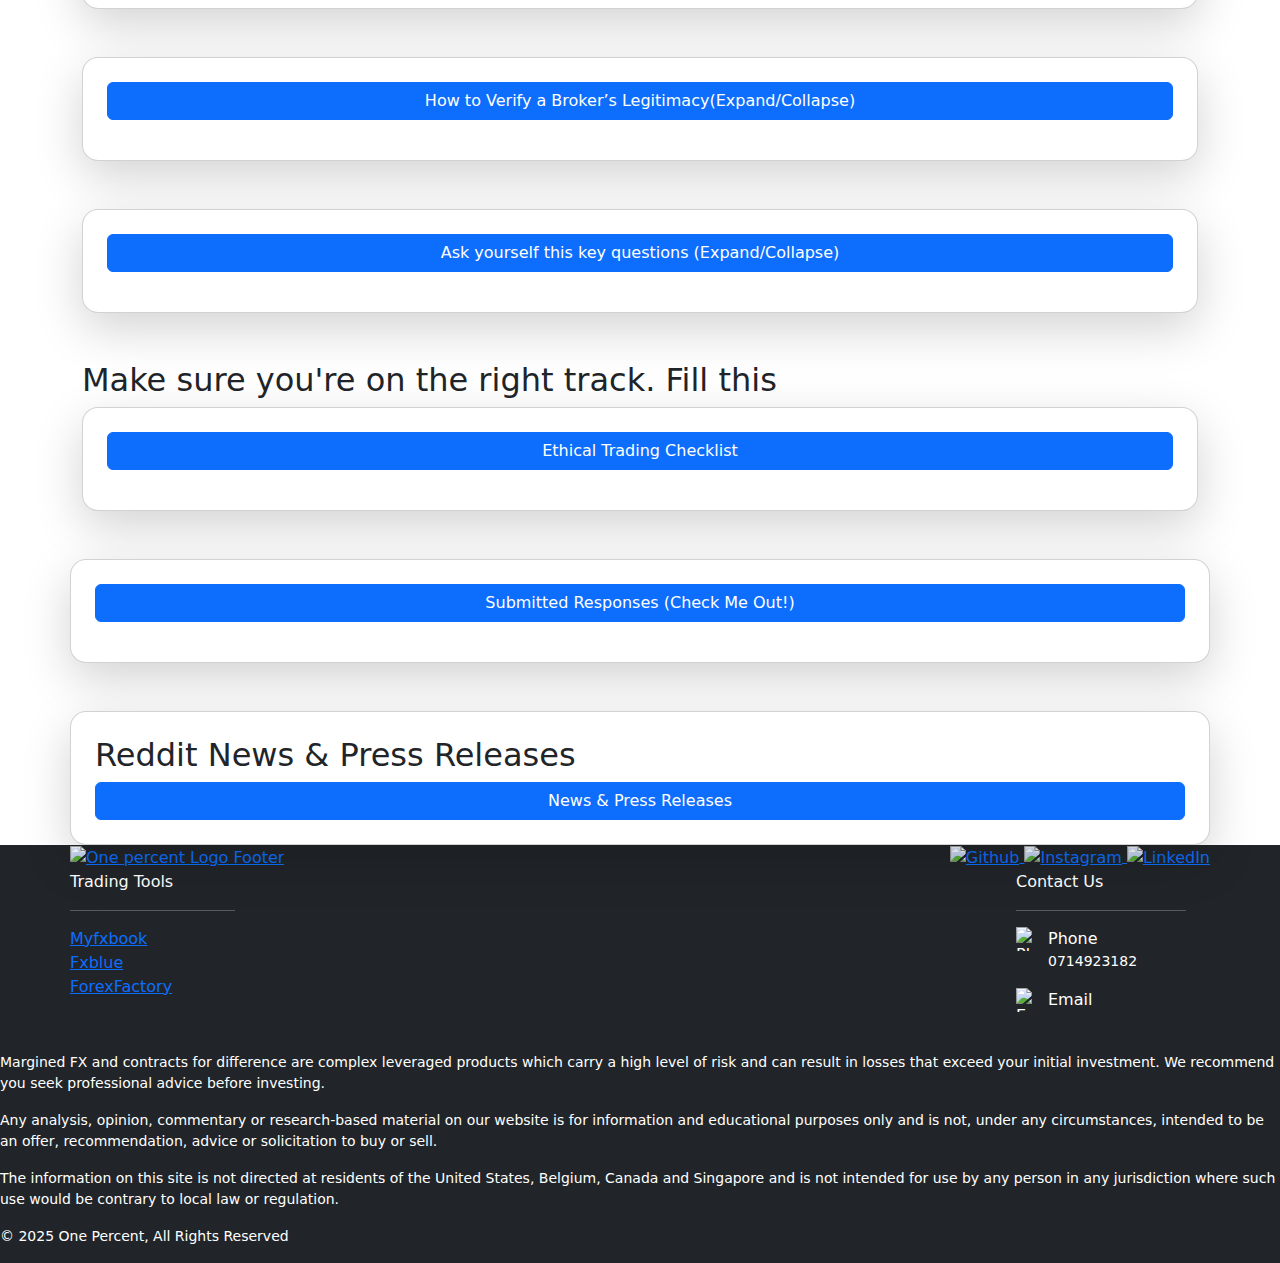
==== commit a0b718ce: "Reverts index.html" ====
--- a/index.html
+++ b/index.html
@@ -11,11 +11,15 @@
       integrity="sha384-QWTKZyjpPEjISv5WaRU9OFeRpok6YctnYmDr5pNlyT2bRjXh0JMhjY6hW+ALEwIH"
       crossorigin="anonymous"
     />
+    <link
+    rel="stylesheet"
+    href="https://cdnjs.cloudflare.com/ajax/libs/font-awesome/4.7.0/css/font-awesome.min.css"
+  />
   </head>
   <body>
-    <nav class="navbar navbar-expand-lg bg-dark text-white sticky-top">
+    <nav class="navbar navbar-expand-lg bg-dark text-white sticky-top"> 
       <div class="container-fluid">
-        <a class="navbar-brand text-white" href="#">Self-Regulation Hub</a>
+        <a class="navbar-brand text-white" href="#">One Percent</a>
         <button
           class="navbar-toggler bg-white"
           type="button"
@@ -33,7 +37,7 @@
               <a class="nav-link text-white" href="#about">About</a>
             </li>
             <li class="nav-item">
-              <a class="nav-link text-white" href="#guide">Self-Regulation Guide</a>
+              <a class="nav-link text-white" href="#guide">One Percent Guide</a>
             </li>
             <li class="nav-item">
               <a class="nav-link text-white" href="#insights">Insights</a>
@@ -84,17 +88,30 @@
 
     <section id="about" class="py-5 bg-light">
         <div class="container text-center text-dark">
-          <h2 class="fw-bold">About Self-Regulation Hub</h2>
+          <h2 class="fw-bold">About One Percent</h2>
           <p class="lead">
             We empower traders and financial professionals to uphold integrity in the markets. Rather than waiting for regulators to act, we promote proactive <span class="fw-bold">self-regulation</span> to ensure fairness, transparency, and trust.          
+          </p>        
+          <h2 class="mt-5 fw-bold">Market Awareness</h2>
+          <p class="lead">Market awareness is key to responsible trading. Understanding how markets work, identifying legitimate brokers, recognizing <span class="fw-bold">fair pricing</span>, and <span class="fw-bold">managing risks</span> help protect your investments. Stay informed about market risks before they escalate to trade smarter and safer.                
           </p>
-
-              <!-- <i class="fas fa-chart-line fa-3x text-primary"></i> -->
-              <h2 class="mt-5 fw-bold">Market Awareness</h2>
-              <p class="lead">Market awareness is key to responsible trading. Understanding how markets work, identifying legitimate brokers, recognizing <span class="fw-bold">fair pricing</span>, and <span class="fw-bold">managing risks</span> help protect your investments. Stay informed about market risks before they escalate to trade smarter and safer.                
-              </p>
-        </div>
-      </section>
+        </div>
+    </section>
+
+    
+      <!-- <div class="container mt-5">
+        <div class="row d-flex align-items-center  justify-content-center ">
+          <div class="col-sm-4">
+            <h2 class="fw-bold">About One Percent</h2>
+            <p class="lead">We empower traders and financial professionals to uphold integrity in the markets. Rather than waiting for regulators to act, we promote proactive <span class="fw-bold">self-regulation</span> to ensure fairness, transparency, and trust.</p>
+          </div>
+          <div class="col-sm-4">
+            <h2 class="fw-bold">Market Awareness</h2>
+            <p class="lead">Market awareness is key to responsible trading. Understanding how markets work, identifying legitimate brokers, recognizing <span class="fw-bold">fair pricing</span>, and <span class="fw-bold">managing risks</span> help protect your investments. Stay informed about market risks before they escalate to trade smarter and safer.</p>
+          </div>
+        </div>
+      </div> -->
+   
 
     <section id="did-you-know" class="container mt-5">
       <div class="card p-4 shadow-lg rounded-4">
@@ -154,13 +171,15 @@
     
       <section id="broker-risk-management" class="container mt-5">
         <div class="card p-4 shadow-lg rounded-4" >
+          <button class="btn btn-primary mb-3" type="button" data-bs-toggle="collapse" data-bs-target="#riskManagement">
+            How Forex Brokers Manage Risk (Expand/Collapse)
+          </button>
+        <div id="riskManagement" class="collapse">
         <h2>How Forex Brokers Manage Risk</h2>
   
-        <button class="btn btn-primary mb-3" type="button" data-bs-toggle="collapse" data-bs-target="#riskManagement">
-          How Forex Brokers Manage Risk (Expand/Collapse)
-        </button>
-  
-        <div id="riskManagement" class="collapse show">
+
+  
+ 
           <div class="table-responsive">
             <table class="table table-bordered table-striped text-center">
               <thead>
@@ -205,12 +224,14 @@
 
     <section class="container mt-5">
       <div class="card p-4 shadow-lg rounded-4">
-        <h2>Are the prices that your forex broker quotes you fair?</h2>
         <button class="btn btn-primary mb-3" type="button" data-bs-toggle="collapse" data-bs-target="#brokerQuotes">
           Are the prices that your forex broker quotes you fair? (Expand/Collapse)
         </button>
-
-        <div id="brokerQuotes" class="collapse show">
+        <div id="brokerQuotes" class="collapse">
+        <h2>Are the prices that your forex broker quotes you fair?</h2>
+
+
+
           <section id="broker-risk-management" class="container mt-4">
             <h2>When Forex Prices Are Fair</h2>
   
@@ -286,11 +307,13 @@
 
     <section id="broker-risk-management" class="container mt-5">
       <div class="card p-4 shadow-lg rounded-4">
-        <h2 style="color: blue">Signs of a Legitimate Forex Broker</h2>
-      <button class="btn btn-primary mb-3" type="button" data-bs-toggle="collapse" data-bs-target="#legitBrokers">
-        Signs of a Legitimate Forex Broker & Red Flags of a Scam Broker (Expand/Collapse)
-      </button>
-      <div id="legitBrokers" class="collapse show">
+        <button class="btn btn-primary mb-3" type="button" data-bs-toggle="collapse" data-bs-target="#legitBrokers">
+          Signs of a Legitimate Forex Broker & Red Flags of a Scam Broker (Expand/Collapse)
+        </button>
+        
+
+      <div id="legitBrokers" class="collapse">
+      <h2>Signs of a Legitimate Forex Broker</h2>
         <div class="table-responsive">
           <table class="table table-bordered table-striped text-center">
             <thead>
@@ -384,11 +407,12 @@
 
     <section id="did-you-know" class="container mt-5">
       <div class="card p-4 shadow-lg rounded-4">
-        <h2>How to Verify a Broker’s Legitimacy</h2>
+        
         <button class="btn btn-primary mb-3" type="button" data-bs-toggle="collapse" data-bs-target="#legitimacy">
           How to Verify a Broker’s Legitimacy(Expand/Collapse)
         </button>
-        <div id="legitimacy" class="collapse show">
+        <div id="legitimacy" class="collapse">
+        <h2>How to Verify a Broker’s Legitimacy</h2>
           <ul class="checklist">
             <li>
               ✔️ Check Their Regulation Number on the regulator’s official
@@ -471,11 +495,12 @@
 
         <section id="beforeTrustingABroker" class="container mt-5">
           <div class="card p-4 shadow-lg rounded-4">
-            <h2>Ask yourself this key questions</h2>
+            
             <button class="btn btn-primary mb-3" type="button" data-bs-toggle="collapse" data-bs-target="#keyQuestions">
               Ask yourself this key questions (Expand/Collapse)
             </button>
-            <div id="keyQuestions" class="collapse show">
+            <div id="keyQuestions" class="collapse">
+            <h2>Ask yourself this key questions</h2>
               <h4>1. Where is the broker located?</h4>
               <ul class="list-key-qns">
                 <li>✔️ A legitimate broker should have a physical office address listed on their website.</li>
@@ -546,96 +571,206 @@
 
 
         <section id="ethical-checklist" class="container mt-5">
-          <h2>Ethical Trading Checklist</h2>
-          <form id="checklist-form">
-            <div class="mb-3">
-              <label for="question1" class="form-label">1. Enter the name of the broker</label>
-              <input type="text" class="form-control" id="question1" name="Enter the name of the broker" placeholder="Enter your response" required>
+          <h2>Make sure you're on the right track. Fill this</h2>
+          <div class="card p-4 shadow-lg rounded-4">
+            <button class="btn btn-primary mb-3" type="button" data-bs-toggle="collapse" data-bs-target="#tradingChecklist">
+              Ethical Trading Checklist
+            </button>
+            
+          <div id="tradingChecklist" class="collapse">
+            <h2>Ethical Trading Checklist</h2>
+            <form id="checklist-form">
+              <div class="mb-3">
+                <label for="question1" class="form-label">1. Enter the name of the broker</label>
+                <input type="text" class="form-control" id="question1" name="Enter the name of the broker" placeholder="Enter your response" required>
+              </div>
+              <div class="mb-3">
+                <label for="question2" class="form-label">2. Are the trading conditions transparent?</label>
+                <select name="Are the trading conditions transparent?" id="question2" class="form-select" required> 
+                  <option value=""selected disabled>Select an option</option>
+                  <option>YES</option>
+                  <option>NO</option>
+                </select>            
+              </div>
+              <div class="mb-3">
+                <label for="question3" class="form-label">3. Have you verified the broker's regulatory status?</label>
+                <select name="Have you verified the broker's regulatory status?" id="question3" class="form-select" required>
+                  <option value="" selected disabled>Select an option</option>
+                  <option>YES</option>
+                  <option>NO</option>
+                </select>            
+              </div>
+              <div class="mb-3">
+                <label for="question4" class="form-label">4. Have you read independent trader reviews?</label>
+                <select name="Have you read independent trader reviews?" id="question4" class="form-select" required>
+                  <option value="" selected disabled>Select an option</option>
+                  <option>YES</option>
+                  <option>NO</option>
+                </select>
+              </div>
+              <div class="mb-3">
+                <label for="question5" class="form-label">5. Do you understand the risks associated with this market?</label>
+                <select name="Do you understand the risks associated with this market?" id="question5" class="form-select" required>
+                  <option value="" selected disabled>Select an option</option>
+                  <option>YES</option>
+                  <option>NO</option>
+                </select>
+              </div>
+              <div class="mb-3">
+                <label for="question6" class="form-label">6. Is the broker offering realistic returns, or do they seem too good to be true?</label>
+                <select name="Is the broker offering realistic returns, or do they seem too good to be true?" id="question6" class="form-select" required>
+                  <option value="" selected disabled>Select an option</option>
+                  <option>YES</option>
+                  <option>NO</option>
+                </select>
+              </div>
+              <div class="mb-3">
+                <label for="question7" class="form-label">7. Have you checked the broker’s withdrawal policies?</label>
+                <select name="Have you checked the broker’s withdrawal policies?" id="question7" class="form-select" required>
+                  <option value="" selected disabled>Select an option</option>
+                  <option>YES</option>
+                  <option>NO</option>
+                </select>
+              </div>
+              <div class="mb-3">
+                <label for="question8" class="form-label">8.Does the broker provide proper customer support and dispute resolution?</label>
+                <select name="Does the broker provide proper customer support and dispute resolution?" id="question8" class="form-select" required>
+                  <option value="" selected disabled>Select an option</option>
+                  <option>YES</option>
+                  <option>NO</option>
+                </select>
+              </div>
+              <div class="mb-3">
+                <label for="question9" class="form-label">9.Are there any hidden fees or unclear commission structures?</label>
+                <select name="Are there any hidden fees or unclear commission structures?" id="question9" class="form-select" required>
+                  <option value="" selected disabled>Select an option</option>
+                  <option>YES</option>
+                  <option>NO</option>
+                </select>
+              </div>
+              <div class="mb-3">
+                <label for="question10" class="form-label">10.Does the platform have proper risk management tools?</label>
+                <select name="Does the platform have proper risk management tools?" id="question10" class="form-select" required>
+                  <option value="" selected disabled>Select an option</option>
+                  <option>YES</option>
+                  <option>NO</option>
+                </select>
+              </div>
+              <button type="submit" class="btn btn-primary">Submit</button>
+            </form>
+          </div>
+ 
+          </div>
+        </section>
+        
+        <section id="Responses" class="container mt-5 card p-4 shadow-lg rounded-4">
+          
+            
+            <button class="btn btn-primary mb-3" type="button" data-bs-toggle="collapse" data-bs-target="#submittedResponses">
+              Submitted Responses (Check Me Out!)
+            </button>
+            <div id="submittedResponses" class="collapse">
+            <h2>Submitted Responses</h2>
+              <ul id="responses-list" class="list-group">
+              
+              </ul>
             </div>
-            <div class="mb-3">
-              <label for="question2" class="form-label">2. Are the trading conditions transparent?</label>
-              <select name="Are the trading conditions transparent?" id="question2" class="form-select" required> 
-                <option value=""selected disabled>Select an option</option>
-                <option>YES</option>
-                <option>NO</option>
-              </select>            
+
+          
+        </section>
+
+        <section id="press-releases" class="container mt-5 card p-4 shadow-lg rounded-4">
+          <h2>Reddit News & Press Releases</h2>
+          <button class="btn btn-primary mb3" type="button" data-bs-toggle="collapse" data-bs-target="#newsPress">
+            News & Press Releases
+          </button>
+          <div id="newsPress" class="collapse">
+            <ul id="news-list">
+
+            </ul>
+          </div>
+
+        </section>
+        <footer class="bg-dark text-white">
+          <div class="container px-3 px-lg-0">
+            <div class="row">
+              <div class="flex-column d-flex flex-sm-row justify-content align-items-center justify-content-sm-between">
+                <a href="https://jerome-chauncey.github.io/One-Percent/">
+                  <img src="logo-7402592_640.png" alt="One percent Logo Footer" class="Logo" height="50" width="50">
+                </a>
+                <div class="social-network mt4 mt-sm-0 flex-wrap gap-2 gap-md-4">
+                  <a href="https://github.com/Jerome-Chauncey" title="Github" target="_blank">
+                    <img src="github.png" alt="Github" class="social-icon" width="50" height="50"> 
+                  </a> 
+                  <a href="https://www.instagram.com/chaunceyyy__/" title="Instagram" target="_blank">
+                    <img src="https://eq-cdn.equiti-me.com/website/documents/instagram_BOVNLvi.svg" alt="Instagram" class="social-icon" width="50" height="50"> 
+                  </a> 
+                  <a href="https://www.linkedin.com/in/jerome-chauncey-100bab244" title="Linkedin" target="_blank">
+                    <img src="https://eq-cdn.equiti-me.com/website/documents/linkedin_7mDS4co.svg" alt="LinkedIn" class="social-icon" width="50" height="50"> 
+                  </a> 
+                </div>
+              </div>
             </div>
-            <div class="mb-3">
-              <label for="question3" class="form-label">3. Have you verified the broker's regulatory status?</label>
-              <select name="Have you verified the broker's regulatory status?" id="question3" class="form-select" required>
-                <option value="" selected disabled>Select an option</option>
-                <option>YES</option>
-                <option>NO</option>
-              </select>            
+            <div class="row">
+            <div class="order-2 order-sm-1 col-12 col-sm-9 col-lg-10 row row-cols-2 row-cols-lg-5 row-gap-5" id="tradingTools">
+              <div class="block-column">
+                <div class>
+                  <div class="block-section_title">
+                    <span class="title h6">Trading Tools</span>
+                  </div>
+                  <div class="block-Divider">
+                    <hr>
+                  </div>
+                  <div class="block-page_link">
+                    <a href="https://www.myfxbook.com/" target="_blank">Myfxbook</a>
+                  </div>
+                  <div class="block-page_link">
+                    <a href="https://www.fxblue.com/" target="_blank">Fxblue</a>
+                  </div>
+                  <div class="block-page_link">
+                    <a href="https://www.forexfactory.com/" target="_blank">ForexFactory</a>
+                  </div>
+                </div>
+              </div>
             </div>
-            <div class="mb-3">
-              <label for="question4" class="form-label">4. Have you read independent trader reviews?</label>
-              <select name="Have you read independent trader reviews?" id="question4" class="form-select" required>
-                <option value="" selected disabled>Select an option</option>
-                <option>YES</option>
-                <option>NO</option>
-              </select>
+            <div class="order-1 order-sm-2 col-12 col-sm-3 col-lg-2 mb-4 mb-sm-0">
+              <span class="title h6 mb-3">Contact Us</span>
+              <div class="block-Divider">
+                <hr>
+              </div>
+              <ul class="list-unstyled d-flex flex-column gap-3">
+                <li class="d-flex align-items-start gap-2">
+                  <img src="https://eq-cdn.equiti-me.com/website/documents/phone_talk_mvMQuZ3.svg" alt="Phone Talk" width="24" height="24" class="contact-icon">
+                  <div class="d-flex flex-column align-items-start">
+                    <a href="tel: +254714923182" class="m-0 title page-link" target="_blank">Phone</a>
+                    <small class="m-0 direction-ltr">0714923182</small>
+                  </div>
+                </li>
+                <li class="d-flex align-items-start gap-2">
+                  <img src="https://eq-cdn.equiti-me.com/website/documents/email_jdEIIQc.svg" width="24" height="24" alt="Email" class="contact-icon">
+                  <div class="d-flex flex-column align-items-start">
+                    <a href="mailto: jerome.chauncey@student.moringaschool.com" class="m-0 title page-link">Email</a> 
+                  </div> 
+                </li>
+              </ul>
             </div>
-            <div class="mb-3">
-              <label for="question5" class="form-label">5. Do you understand the risks associated with this market?</label>
-              <select name="Do you understand the risks associated with this market?" id="question5" class="form-select" required>
-                <option value="" selected disabled>Select an option</option>
-                <option>YES</option>
-                <option>NO</option>
-              </select>
+          </div>
+          </div>
+          
+          <br>
+          <div class="d-flex justify-content-center"> 
+            <div class="text-start">
+              <p>Margined FX and contracts for difference are complex leveraged products which carry a high level of risk and can result in losses that exceed your initial investment. We recommend you seek professional advice before investing.</p>
+            <p>Any analysis, opinion, commentary or research-based material on our website is for information and educational purposes only and is not, under any circumstances, intended to be an offer, recommendation, advice or solicitation to buy or sell.</p>
+            <p>The information on this site is not directed at residents of the United States, Belgium, Canada and Singapore and is not intended for use by any person in any jurisdiction where such use would be contrary to local law or regulation.</p>
+            <div class="copyright px-2 px-sm-0">
+              <p>© 2025 One Percent, All Rights Reserved</p>
             </div>
-            <div class="mb-3">
-              <label for="question6" class="form-label">6. Is the broker offering realistic returns, or do they seem too good to be true?</label>
-              <select name="Is the broker offering realistic returns, or do they seem too good to be true?" id="question6" class="form-select" required>
-                <option value="" selected disabled>Select an option</option>
-                <option>YES</option>
-                <option>NO</option>
-              </select>
             </div>
-            <div class="mb-3">
-              <label for="question7" class="form-label">7. Have you checked the broker’s withdrawal policies?</label>
-              <select name="Have you checked the broker’s withdrawal policies?" id="question7" class="form-select" required>
-                <option value="" selected disabled>Select an option</option>
-                <option>YES</option>
-                <option>NO</option>
-              </select>
-            </div>
-            <div class="mb-3">
-              <label for="question8" class="form-label">8.Does the broker provide proper customer support and dispute resolution?</label>
-              <select name="Does the broker provide proper customer support and dispute resolution?" id="question8" class="form-select" required>
-                <option value="" selected disabled>Select an option</option>
-                <option>YES</option>
-                <option>NO</option>
-              </select>
-            </div>
-            <div class="mb-3">
-              <label for="question9" class="form-label">9.Are there any hidden fees or unclear commission structures?</label>
-              <select name="Are there any hidden fees or unclear commission structures?" id="question9" class="form-select" required>
-                <option value="" selected disabled>Select an option</option>
-                <option>YES</option>
-                <option>NO</option>
-              </select>
-            </div>
-            <div class="mb-3">
-              <label for="question10" class="form-label">10.Does the platform have proper risk management tools?</label>
-              <select name="Does the platform have proper risk management tools?" id="question10" class="form-select" required>
-                <option value="" selected disabled>Select an option</option>
-                <option>YES</option>
-                <option>NO</option>
-              </select>
-            </div>
-            <button type="submit" class="btn btn-primary">Submit</button>
-          </form>
-        </section>
-
-        <div>
-          <h3>Submitted Responses</h3>
-          <ul id="responses-list" class="list-group">
-            
-          </ul>
-        </div>
-        
-        
+          </div>
+
+        </footer> 
+
 
     
 
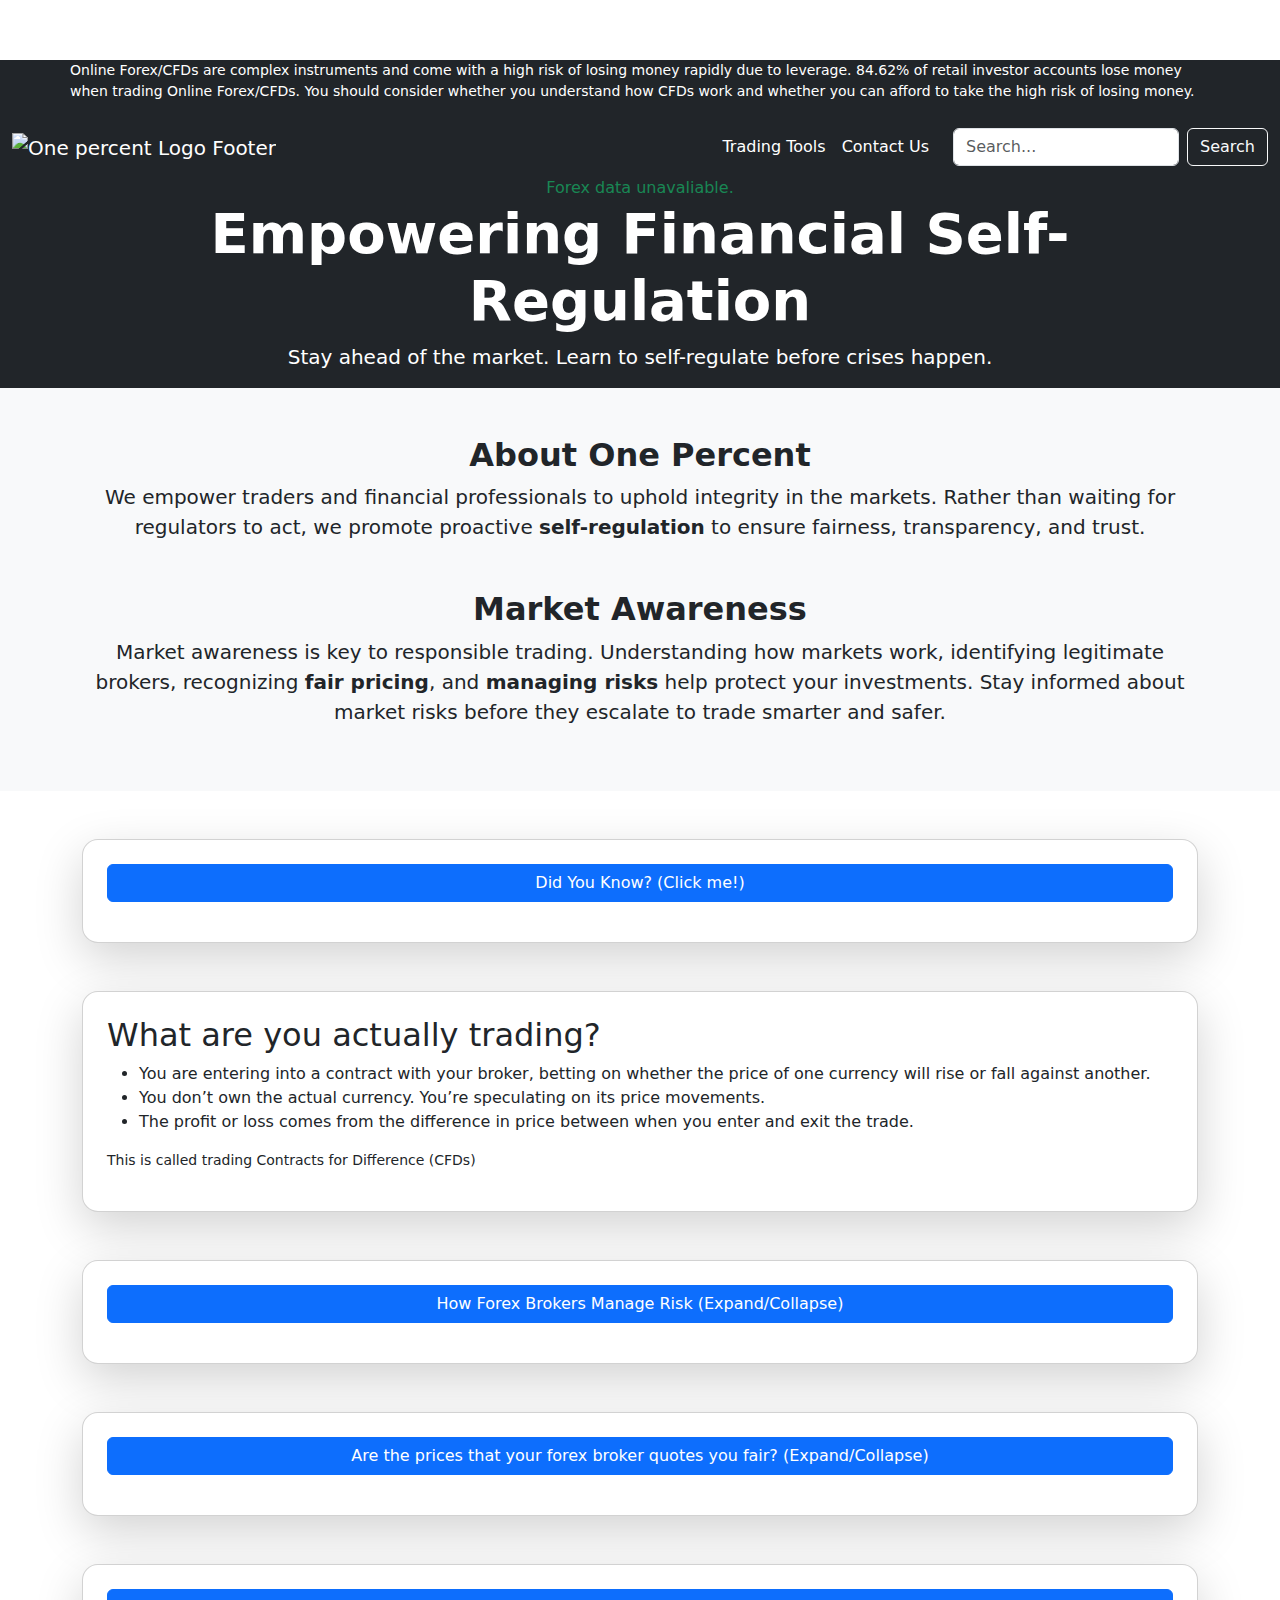
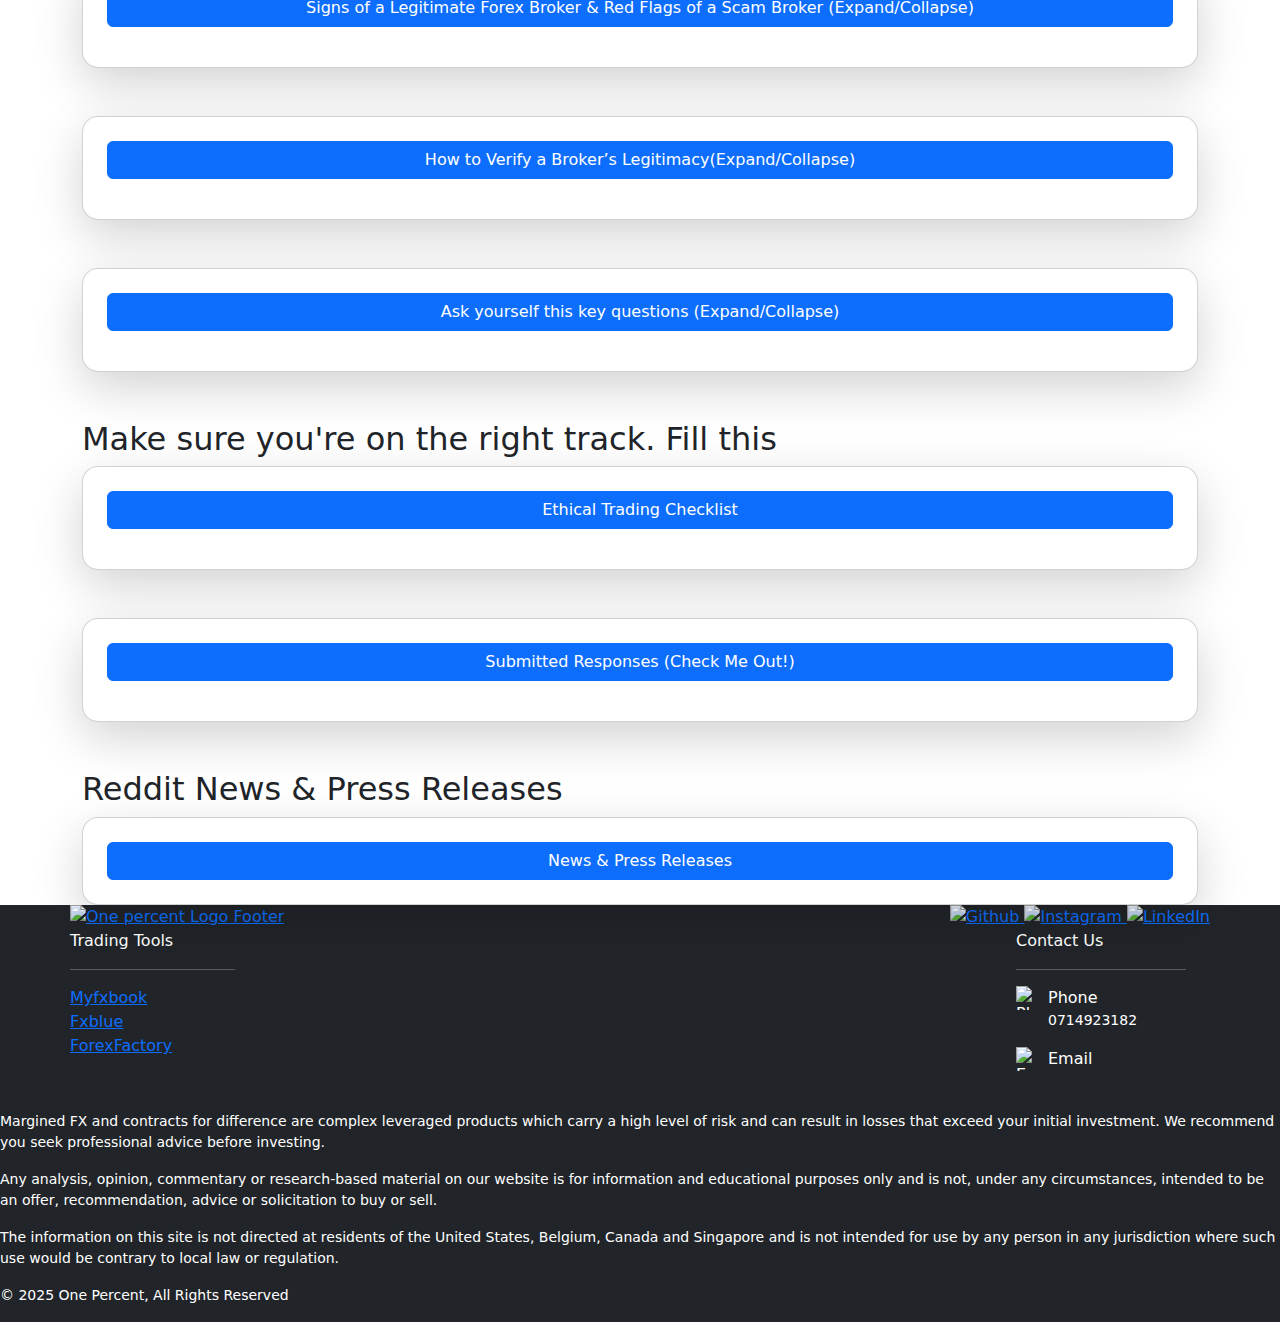
==== commit 267e4267: "adds logo" ====
--- a/index.html
+++ b/index.html
@@ -3,7 +3,7 @@
   <head>
     <meta charset="UTF-8" />
     <meta name="viewport" content="width=device-width, initial-scale=1.0" />
-    <title>Self Regulation</title>
+    <title>One Percent</title>
     <link rel="stylesheet" href="style.css" />
     <link
       href="https://cdn.jsdelivr.net/npm/bootstrap@5.3.3/dist/css/bootstrap.min.css"
@@ -15,11 +15,24 @@
     rel="stylesheet"
     href="https://cdnjs.cloudflare.com/ajax/libs/font-awesome/4.7.0/css/font-awesome.min.css"
   />
+  <link rel="icon" href="logo-7402592_640.png" type="image/x-icon">
   </head>
   <body>
+    <header class="bg-dark text-white sticky-top"> 
+      <div class="container px-3 px-lg-0">
+        <div class="d-flex justify-content-center">
+          <div class="text-start">
+            <p>Online Forex/CFDs are complex instruments and come with a high risk of losing money rapidly due to leverage. 84.62% of retail investor accounts lose money when trading Online Forex/CFDs. You should consider whether you understand how CFDs work and whether you can afford to take the high risk of losing money.
+            </p>
+          </div>
+        </div>
+      </div>
+    
     <nav class="navbar navbar-expand-lg bg-dark text-white sticky-top"> 
       <div class="container-fluid">
-        <a class="navbar-brand text-white" href="#">One Percent</a>
+        <a class="navbar-brand text-white" href="https://jerome-chauncey.github.io/One-Percent/">
+          <img src="logo-7402592_640.png" alt="One percent Logo Footer" class="Logo" height="50" width="50">
+        </a>
         <button
           class="navbar-toggler bg-white"
           type="button"
@@ -34,15 +47,11 @@
         >
           <ul class="navbar-nav ms-auto">
             <li class="nav-item">
-              <a class="nav-link text-white" href="#about">About</a>
+              <a class="nav-link text-white" href="#footer">Trading Tools</a>
             </li>
             <li class="nav-item">
-              <a class="nav-link text-white" href="#guide">One Percent Guide</a>
+              <a class="nav-link text-white" href="#footer">Contact Us</a>
             </li>
-            <li class="nav-item">
-              <a class="nav-link text-white" href="#insights">Insights</a>
-            </li>
-            <li class="nav-item"><a class="nav-link text-white" href="#faq">FAQ</a></li>
           </ul>
             <form class="d-flex ms-3" role="search">
               <input
@@ -59,7 +68,7 @@
         </div>
       </div>
     </nav>
-
+  </header>
     <div id="forex-container" >
       <!-- <h3 id="forex-rates-heading" class="container-fluid p-0 bg-dark text-white">
         Live forex rates(updated daily)
@@ -405,7 +414,7 @@
       
     </section>
 
-    <section id="did-you-know" class="container mt-5">
+    <section class="container mt-5">
       <div class="card p-4 shadow-lg rounded-4">
         
         <button class="btn btn-primary mb-3" type="button" data-bs-toggle="collapse" data-bs-target="#legitimacy">
@@ -663,9 +672,10 @@
           </div>
         </section>
         
-        <section id="Responses" class="container mt-5 card p-4 shadow-lg rounded-4">
+        <section id="Responses" class="container mt-5">
           
             
+          <div class="card p-4 shadow-lg rounded-4">
             <button class="btn btn-primary mb-3" type="button" data-bs-toggle="collapse" data-bs-target="#submittedResponses">
               Submitted Responses (Check Me Out!)
             </button>
@@ -675,23 +685,27 @@
               
               </ul>
             </div>
+          </div>
 
           
         </section>
 
-        <section id="press-releases" class="container mt-5 card p-4 shadow-lg rounded-4">
+        <section id="press-releases" class="container mt-5">
           <h2>Reddit News & Press Releases</h2>
-          <button class="btn btn-primary mb3" type="button" data-bs-toggle="collapse" data-bs-target="#newsPress">
-            News & Press Releases
-          </button>
-          <div id="newsPress" class="collapse">
-            <ul id="news-list">
-
-            </ul>
-          </div>
+          <div class="card p-4 shadow-lg rounded-4">
+            <button class="btn btn-primary mb3" type="button" data-bs-toggle="collapse" data-bs-target="#newsPress">
+              News & Press Releases
+            </button>
+            <div id="newsPress" class="collapse">
+              <ul id="news-list">
+  
+              </ul>
+            </div>
+          </div>
+          
 
         </section>
-        <footer class="bg-dark text-white">
+        <footer class="bg-dark text-white" id="footer">
           <div class="container px-3 px-lg-0">
             <div class="row">
               <div class="flex-column d-flex flex-sm-row justify-content align-items-center justify-content-sm-between">
@@ -716,7 +730,7 @@
               <div class="block-column">
                 <div class>
                   <div class="block-section_title">
-                    <span class="title h6">Trading Tools</span>
+                    <span class="title h6" id="tradingTools">Trading Tools</span>
                   </div>
                   <div class="block-Divider">
                     <hr>
@@ -738,7 +752,7 @@
               <div class="block-Divider">
                 <hr>
               </div>
-              <ul class="list-unstyled d-flex flex-column gap-3">
+              <ul class="list-unstyled d-flex flex-column gap-3" id="contact-us">
                 <li class="d-flex align-items-start gap-2">
                   <img src="https://eq-cdn.equiti-me.com/website/documents/phone_talk_mvMQuZ3.svg" alt="Phone Talk" width="24" height="24" class="contact-icon">
                   <div class="d-flex flex-column align-items-start">
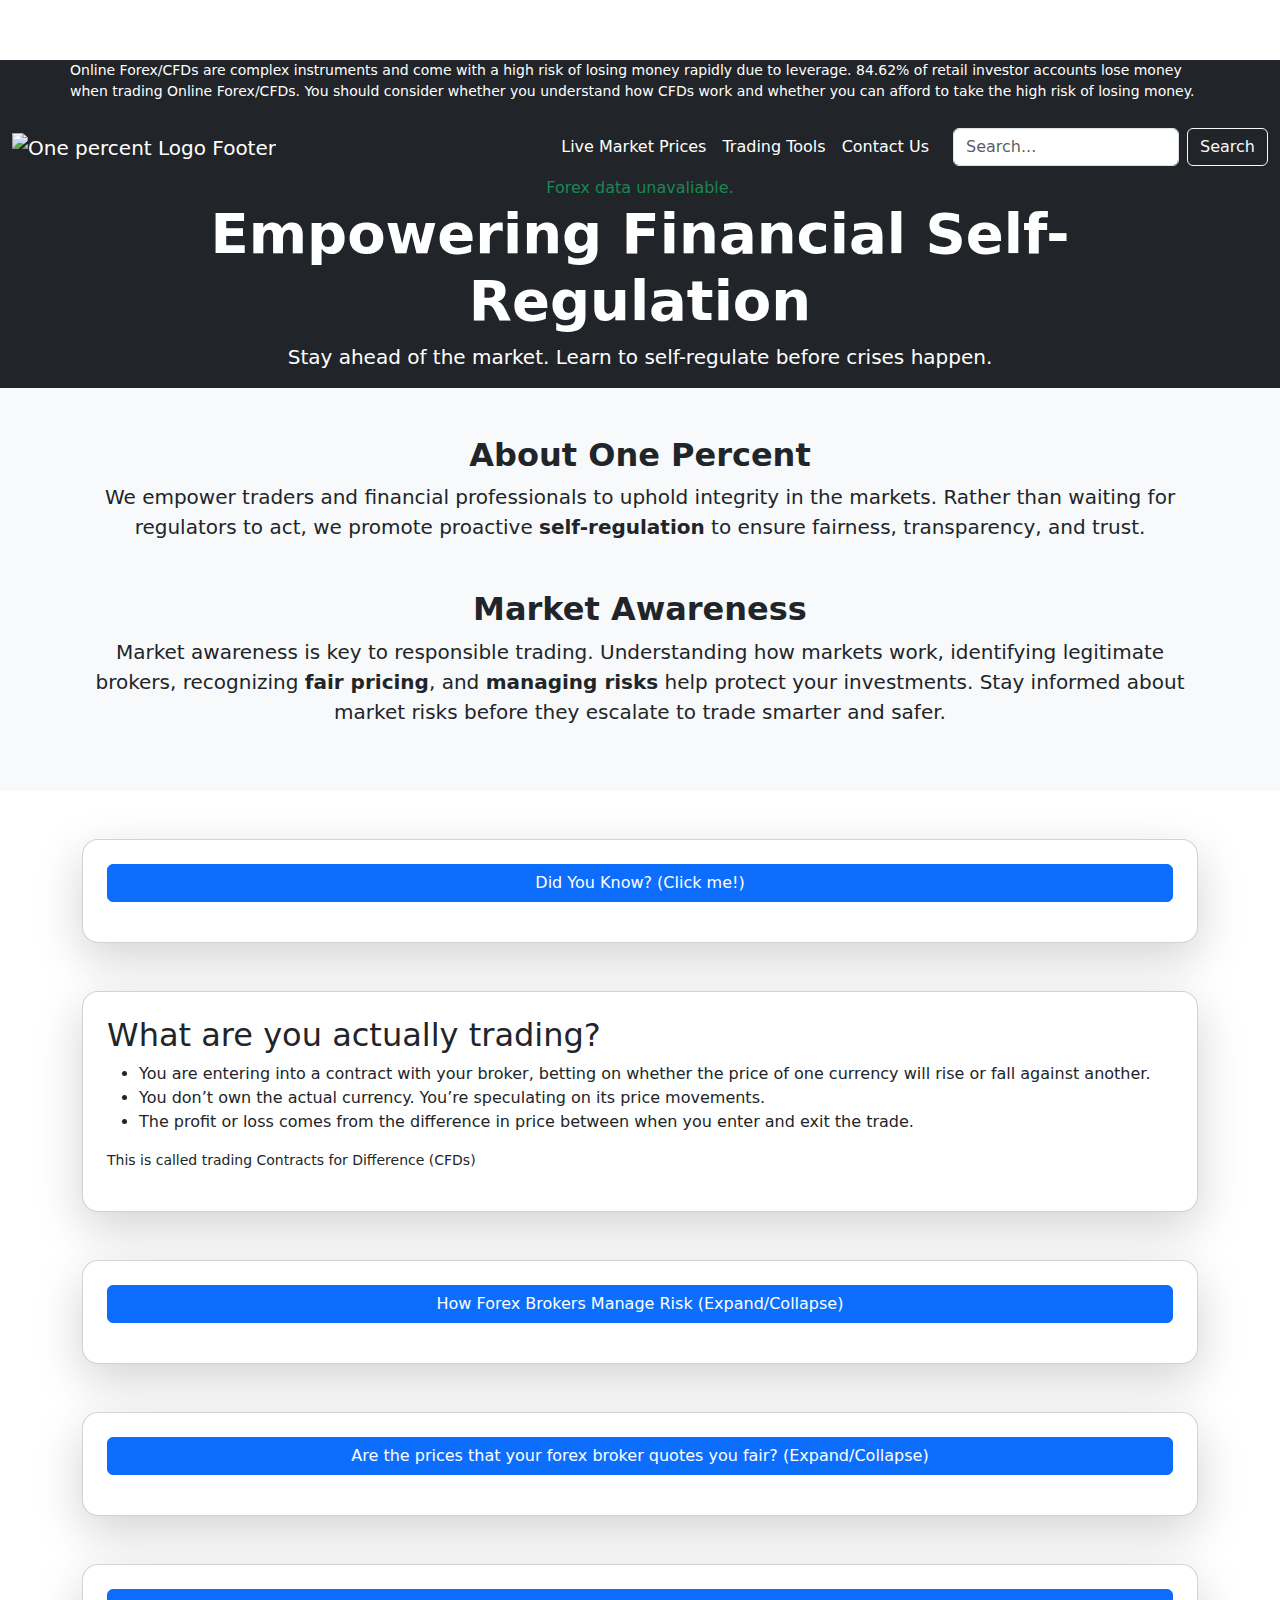
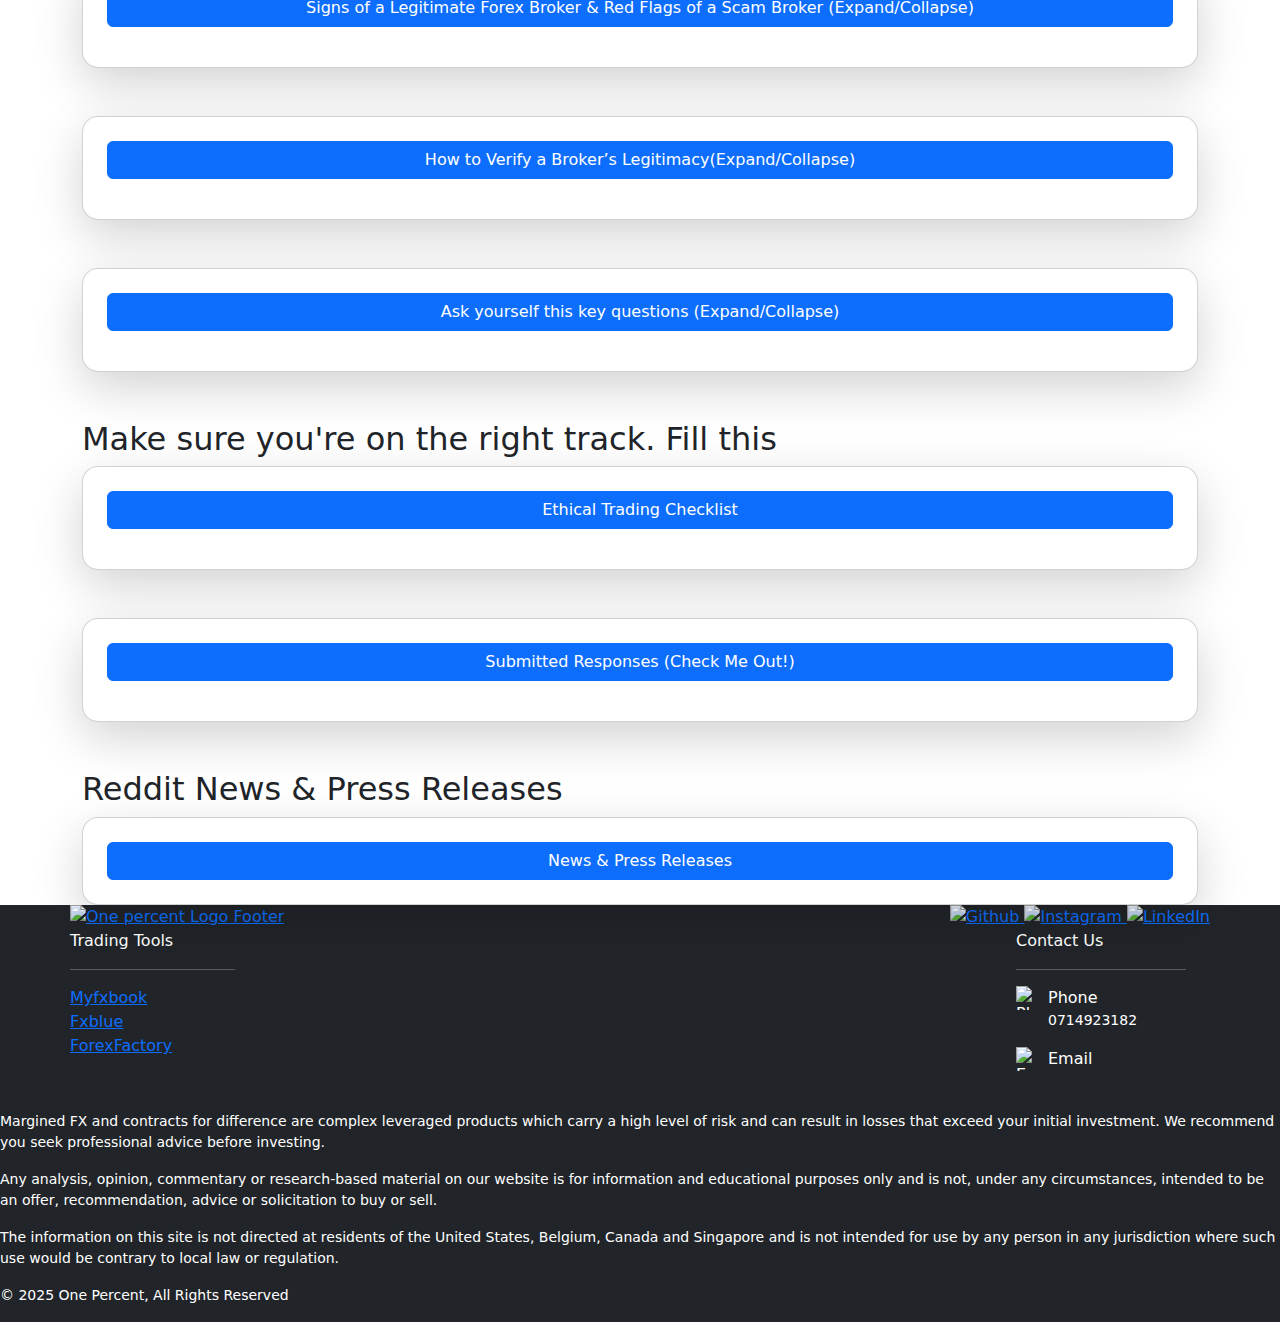
==== commit 09c31fdb: "charts page fix" ====
--- a/index.html
+++ b/index.html
@@ -12,47 +12,61 @@
       crossorigin="anonymous"
     />
     <link
-    rel="stylesheet"
-    href="https://cdnjs.cloudflare.com/ajax/libs/font-awesome/4.7.0/css/font-awesome.min.css"
-  />
-  <link rel="icon" href="logo-7402592_640.png" type="image/x-icon">
+      rel="stylesheet"
+      href="https://cdnjs.cloudflare.com/ajax/libs/font-awesome/4.7.0/css/font-awesome.min.css"
+    />
+    <link rel="icon" href="logo-7402592_640.png" type="image/x-icon" />
   </head>
   <body>
-    <header class="bg-dark text-white sticky-top"> 
+    <header class="bg-dark text-white sticky-top">
       <div class="container px-3 px-lg-0">
         <div class="d-flex justify-content-center">
           <div class="text-start">
-            <p>Online Forex/CFDs are complex instruments and come with a high risk of losing money rapidly due to leverage. 84.62% of retail investor accounts lose money when trading Online Forex/CFDs. You should consider whether you understand how CFDs work and whether you can afford to take the high risk of losing money.
+            <p>
+              Online Forex/CFDs are complex instruments and come with a high
+              risk of losing money rapidly due to leverage. 84.62% of retail
+              investor accounts lose money when trading Online Forex/CFDs. You
+              should consider whether you understand how CFDs work and whether
+              you can afford to take the high risk of losing money.
             </p>
           </div>
         </div>
       </div>
-    
-    <nav class="navbar navbar-expand-lg bg-dark text-white sticky-top"> 
-      <div class="container-fluid">
-        <a class="navbar-brand text-white" href="https://jerome-chauncey.github.io/One-Percent/">
-          <img src="logo-7402592_640.png" alt="One percent Logo Footer" class="Logo" height="50" width="50">
-        </a>
-        <button
-          class="navbar-toggler bg-white"
-          type="button"
-          data-bs-toggle="collapse"
-          data-bs-target="#navbarNav"
-        >
-          <span class="navbar-toggler-icon"></span>
-        </button>
-        <div
-          class="collapse navbar-collapse"
-          id="navbarNav"
-        >
-          <ul class="navbar-nav ms-auto">
-            <li class="nav-item">
-              <a class="nav-link text-white" href="#footer">Trading Tools</a>
-            </li>
-            <li class="nav-item">
-              <a class="nav-link text-white" href="#footer">Contact Us</a>
-            </li>
-          </ul>
+
+      <nav class="navbar navbar-expand-lg bg-dark text-white sticky-top">
+        <div class="container-fluid">
+          <a
+            class="navbar-brand text-white"
+            href="https://jerome-chauncey.github.io/One-Percent/"
+          >
+            <img
+              src="logo-7402592_640.png"
+              alt="One percent Logo Footer"
+              class="Logo"
+              height="50"
+              width="50"
+            />
+          </a>
+          <button
+            class="navbar-toggler bg-white"
+            type="button"
+            data-bs-toggle="collapse"
+            data-bs-target="#navbarNav"
+          >
+            <span class="navbar-toggler-icon"></span>
+          </button>
+          <div class="collapse navbar-collapse" id="navbarNav">
+            <ul class="navbar-nav ms-auto">
+              <li class="nav-item">
+                <a class="nav-link text-white" href="charts.html">Live Market Prices</a>
+              </li>
+              <li class="nav-item">
+                <a class="nav-link text-white" href="#footer">Trading Tools</a>
+              </li>
+              <li class="nav-item">
+                <a class="nav-link text-white" href="#footer">Contact Us</a>
+              </li>
+            </ul>
             <form class="d-flex ms-3" role="search">
               <input
                 class="form-control me-2"
@@ -64,12 +78,11 @@
                 Search
               </button>
             </form>
-          
-        </div>
-      </div>
-    </nav>
-  </header>
-    <div id="forex-container" >
+          </div>
+        </div>
+      </nav>
+    </header>
+    <div id="forex-container">
       <!-- <h3 id="forex-rates-heading" class="container-fluid p-0 bg-dark text-white">
         Live forex rates(updated daily)
       </h3> -->
@@ -96,19 +109,27 @@
     </section>
 
     <section id="about" class="py-5 bg-light">
-        <div class="container text-center text-dark">
-          <h2 class="fw-bold">About One Percent</h2>
-          <p class="lead">
-            We empower traders and financial professionals to uphold integrity in the markets. Rather than waiting for regulators to act, we promote proactive <span class="fw-bold">self-regulation</span> to ensure fairness, transparency, and trust.          
-          </p>        
-          <h2 class="mt-5 fw-bold">Market Awareness</h2>
-          <p class="lead">Market awareness is key to responsible trading. Understanding how markets work, identifying legitimate brokers, recognizing <span class="fw-bold">fair pricing</span>, and <span class="fw-bold">managing risks</span> help protect your investments. Stay informed about market risks before they escalate to trade smarter and safer.                
-          </p>
-        </div>
-    </section>
-
-    
-      <!-- <div class="container mt-5">
+      <div class="container text-center text-dark">
+        <h2 class="fw-bold">About One Percent</h2>
+        <p class="lead">
+          We empower traders and financial professionals to uphold integrity in
+          the markets. Rather than waiting for regulators to act, we promote
+          proactive <span class="fw-bold">self-regulation</span> to ensure
+          fairness, transparency, and trust.
+        </p>
+        <h2 class="mt-5 fw-bold">Market Awareness</h2>
+        <p class="lead">
+          Market awareness is key to responsible trading. Understanding how
+          markets work, identifying legitimate brokers, recognizing
+          <span class="fw-bold">fair pricing</span>, and
+          <span class="fw-bold">managing risks</span> help protect your
+          investments. Stay informed about market risks before they escalate to
+          trade smarter and safer.
+        </p>
+      </div>
+    </section>
+
+    <!-- <div class="container mt-5">
         <div class="row d-flex align-items-center  justify-content-center ">
           <div class="col-sm-4">
             <h2 class="fw-bold">About One Percent</h2>
@@ -120,19 +141,24 @@
           </div>
         </div>
       </div> -->
-   
 
     <section id="did-you-know" class="container mt-5">
       <div class="card p-4 shadow-lg rounded-4">
-        <button class="btn btn-primary mb-3" type="button" data-bs-toggle="collapse" data-bs-target="#didYouKnowContent" aria-expanded="false" aria-controls="#didYouKnowContent">
+        <button
+          class="btn btn-primary mb-3"
+          type="button"
+          data-bs-toggle="collapse"
+          data-bs-target="#didYouKnowContent"
+          aria-expanded="false"
+        >
           Did You Know? (Click me!)
         </button>
         <div class="collapse" id="didYouKnowContent">
           <h2>Did you know?</h2>
           <p>
             In retail forex trading, neither you nor the broker actually take
-            ownership of the currencies being traded. When you place a trade, you
-            and your broker enter into an agreement where:
+            ownership of the currencies being traded. When you place a trade,
+            you and your broker enter into an agreement where:
           </p>
           <ul>
             <li>
@@ -140,10 +166,11 @@
               opening and closing price.
             </li>
             <li>
-              ❌ If you predict incorrectly, you pay the difference to the broker.
-            </li>
-          </ul>
-  
+              ❌ If you predict incorrectly, you pay the difference to the
+              broker.
+            </li>
+          </ul>
+
           <p>
             This setup introduces counterparty credit risk the risk that the
             broker may not have enough capital to pay you if they default. Since
@@ -151,7 +178,6 @@
             well-capitalized and regulated is crucial for security.
           </p>
         </div>
-
       </div>
     </section>
 
@@ -177,73 +203,80 @@
       </div>
     </section>
 
-    
-      <section id="broker-risk-management" class="container mt-5">
-        <div class="card p-4 shadow-lg rounded-4" >
-          <button class="btn btn-primary mb-3" type="button" data-bs-toggle="collapse" data-bs-target="#riskManagement">
-            How Forex Brokers Manage Risk (Expand/Collapse)
-          </button>
-        <div id="riskManagement" class="collapse">
-        <h2>How Forex Brokers Manage Risk</h2>
-  
-
-  
- 
-          <div class="table-responsive">
-            <table class="table table-bordered table-striped text-center">
-              <thead>
-                <tr>
-                  <th>Model</th>
-                  <th>Description</th>
-                  <th>Risk Management Strategy</th>
-                </tr>
-              </thead>
-              <tbody>
-                <tr>
-                  <td><strong>A-Book (STP)</strong></td>
-                  <td>Orders are passed directly to liquidity providers.</td>
-                  <td>No direct exposue; earns through spreads and commissions.</td>
-                </tr>
-                <tr>
-                  <td><strong>B-Book (Market Maker)</strong></td>
-                  <td>Brokers take the opposite side of the trade.</td>
-                  <td>
-                    Uses internal hedging, risk limits, and spread adjustments.
-                  </td>
-                </tr>
-                <tr>
-                  <td><strong>Hybrid Model</strong></td>
-                  <td>Combines A-Book and B-Book depending on trader profiles</td>
-                  <td>
-                    Profitable traders go to A-Book; less-experienced stay in
-                    B-Book.
-                  </td>
-                </tr>
-                <tr>
-                  <td><strong>Risk Hedging</strong></td>
-                  <td>Brokers hedge positions with liquidity providers.</td>
-                  <td>Reduces market exposure and maintains stability.</td>
-                </tr>
-              </tbody>
-            </table>
-          </div>
-      </section>
-        </div>
-    </div>
-
     <section class="container mt-5">
       <div class="card p-4 shadow-lg rounded-4">
-        <button class="btn btn-primary mb-3" type="button" data-bs-toggle="collapse" data-bs-target="#brokerQuotes">
-          Are the prices that your forex broker quotes you fair? (Expand/Collapse)
+        <button
+          class="btn btn-primary mb-3"
+          type="button"
+          data-bs-toggle="collapse"
+          data-bs-target="#riskManagement"
+        >
+          How Forex Brokers Manage Risk (Expand/Collapse)
+        </button>
+      </div>
+      <div id="riskManagement" class="collapse">
+        <h2>How Forex Brokers Manage Risk</h2>
+
+        <div class="table-responsive">
+          <table class="table table-bordered table-striped text-center">
+            <thead>
+              <tr>
+                <th>Model</th>
+                <th>Description</th>
+                <th>Risk Management Strategy</th>
+              </tr>
+            </thead>
+            <tbody>
+              <tr>
+                <td><strong>A-Book (STP)</strong></td>
+                <td>Orders are passed directly to liquidity providers.</td>
+                <td>
+                  No direct exposue; earns through spreads and commissions.
+                </td>
+              </tr>
+              <tr>
+                <td><strong>B-Book (Market Maker)</strong></td>
+                <td>Brokers take the opposite side of the trade.</td>
+                <td>
+                  Uses internal hedging, risk limits, and spread adjustments.
+                </td>
+              </tr>
+              <tr>
+                <td><strong>Hybrid Model</strong></td>
+                <td>Combines A-Book and B-Book depending on trader profiles</td>
+                <td>
+                  Profitable traders go to A-Book; less-experienced stay in
+                  B-Book.
+                </td>
+              </tr>
+              <tr>
+                <td><strong>Risk Hedging</strong></td>
+                <td>Brokers hedge positions with liquidity providers.</td>
+                <td>Reduces market exposure and maintains stability.</td>
+              </tr>
+            </tbody>
+          </table>
+        </div>
+      </div>
+    </section>
+
+    <section class="container mt-5">
+      <div class="card p-4 shadow-lg rounded-4">
+        <button
+          class="btn btn-primary mb-3"
+          type="button"
+          data-bs-toggle="collapse"
+          data-bs-target="#brokerQuotes"
+        >
+          Are the prices that your forex broker quotes you fair?
+          (Expand/Collapse)
         </button>
         <div id="brokerQuotes" class="collapse">
-        <h2>Are the prices that your forex broker quotes you fair?</h2>
-
-
-
-          <section id="broker-risk-management" class="container mt-4">
+          <h2>Are the prices that your forex broker quotes you fair?</h2>
+
+          <section class="container mt-4">
             <h2>When Forex Prices Are Fair</h2>
-  
+
             <ul>
               <li>
                 <strong> Tied to Interbank Market Rates-</strong> If your broker
@@ -256,9 +289,9 @@
                 competitive, it suggests minimal broker intervention.
               </li>
               <li>
-                <strong>Regulated Brokers- </strong>Brokers regulated by reputable
-                authorities (e.g., FCA, CFTC, ASIC) must follow strict pricing
-                transparency rules.
+                <strong>Regulated Brokers- </strong>Brokers regulated by
+                reputable authorities (e.g., FCA, CFTC, ASIC) must follow strict
+                pricing transparency rules.
               </li>
             </ul>
             <h2>When Forex Prices May Be Manipulated</h2>
@@ -278,20 +311,21 @@
                 delays execution, leading to worse prices (negative slippage),
                 they may be interfering with your trades.
               </li>
-  
+
               <li>
                 <strong>Stop-Hunting-</strong> Some brokers push prices slightly
-                past common stop-loss levels to force traders out before reversing
-                the trend.
+                past common stop-loss levels to force traders out before
+                reversing the trend.
               </li>
             </ul>
-  
+
             <h2>How to Ensure Fair Pricing</h2>
             <ul class="checklist">
               <li>✔️ Choose an ECN/STP broker for direct market access.</li>
               <li>
-                ✔️ Check a third-party price feed (like TradingView or Bloomberg)
-                to compare your broker’s prices with actual market data.
+                ✔️ Check a third-party price feed (like TradingView or
+                Bloomberg) to compare your broker’s prices with actual market
+                data.
               </li>
               <li>
                 ✔️ Look for a broker with low slippage and transparent execution
@@ -311,482 +345,717 @@
             </p>
           </section>
         </div>
-      </section>
-        </div>
-
-    <section id="broker-risk-management" class="container mt-5">
-      <div class="card p-4 shadow-lg rounded-4">
-        <button class="btn btn-primary mb-3" type="button" data-bs-toggle="collapse" data-bs-target="#legitBrokers">
-          Signs of a Legitimate Forex Broker & Red Flags of a Scam Broker (Expand/Collapse)
-        </button>
-        
-
-      <div id="legitBrokers" class="collapse">
-      <h2>Signs of a Legitimate Forex Broker</h2>
-        <div class="table-responsive">
-          <table class="table table-bordered table-striped text-center">
-            <thead>
-              <tr>
-                <th>
-                  <strong style="color: blue"
-                    >Regulated by a Trusted Authority</strong
-                  ><br />
-                  🇺🇸 CFTC/NFA (USA), 🇬🇧 FCA (UK), 🇦🇺 ASIC (Australia), 🇪🇺 CySEC
-                  (Europe)
-                </th>
-              </tr>
-              <tr>
-                <th>
-                  <strong style="color: blue">Transparent Pricing & Fees</strong
-                  ><br />Legit brokers clearly state their spreads, commissions,
-                  and withdrawal fees without hidden charges.
-                </th>
-              </tr>
-              <tr>
-                <th>
-                  <strong style="color: blue">Fast & Reliable Withdrawals</strong
-                  ><br />You should be able to withdraw profits without long
-                  delays or excuses.
-                </th>
-              </tr>
-              <tr>
-                <th>
-                  <strong style="color: blue">Segregated Client Funds</strong
-                  ><br />Reputable brokers keep your money separate from their own
-                  operational funds, reducing fraud risks.
-                </th>
-              </tr>
-              <tr>
-                <th>
-                  <strong style="color: blue">Positive Trader Reviews</strong
-                  ><br />Look at independent review sites like Trustpilot or
-                  ForexPeaceArmy to see what real traders say.
-                </th>
-              </tr>
-            </thead>
-          </table>
-  
-          <h2>Red Flags of a Scam Broker</h2>
-          <table class="table table-bordered table-striped text-center">
-            <thead>
-              <tr>
-                <th>
-                  <strong style="color: red">Unregulated or Offshore </strong
-                  ><br />
-                  If a broker is registered in a shady location (e.g., St. Vincent
-                  & the Grenadines), they may operate without oversight.
-                </th>
-              </tr>
-              <tr>
-                <th>
-                  <strong style="color: red">Unrealistic Promises</strong><br />If
-                  they guarantee "high returns" or "no risk," it’s likely a scam.
-                </th>
-              </tr>
-              <tr>
-                <th>
-                  <strong style="color: red"
-                    >Deposit Bonuses with Hidden Rules</strong
-                  ><br />Some brokers offer big bonuses but prevent you from
-                  withdrawing profits unless you meet impossible conditions.
-                </th>
-              </tr>
-              <tr>
-                <th>
-                  <strong style="color: red"
-                    >Manipulated Trading Conditions</strong
-                  ><br />Fake price spikes, frequent slippage, or stop-hunting can
-                  indicate price manipulation.
-                </th>
-              </tr>
-              <tr>
-                <th>
-                  <strong style="color: red">Difficult Withdrawals</strong
-                  ><br />If they delay or deny withdrawals,
-                  <span style="color: red">run!</span>
-                </th>
-              </tr>
-            </thead>
-          </table>
-        </div>
-      </div>
-      </div>
-      
+      </div>
     </section>
 
     <section class="container mt-5">
       <div class="card p-4 shadow-lg rounded-4">
-        
-        <button class="btn btn-primary mb-3" type="button" data-bs-toggle="collapse" data-bs-target="#legitimacy">
+        <button
+          class="btn btn-primary mb-3"
+          type="button"
+          data-bs-toggle="collapse"
+          data-bs-target="#legitBrokers"
+        >
+          Signs of a Legitimate Forex Broker & Red Flags of a Scam Broker
+          (Expand/Collapse)
+        </button>
+
+        <div id="legitBrokers" class="collapse">
+          <h2>Signs of a Legitimate Forex Broker</h2>
+          <div class="table-responsive">
+            <table class="table table-bordered table-striped text-center">
+              <thead>
+                <tr>
+                  <th>
+                    <strong style="color: blue"
+                      >Regulated by a Trusted Authority</strong
+                    ><br />
+                    🇺🇸 CFTC/NFA (USA), 🇬🇧 FCA (UK), 🇦🇺 ASIC (Australia), 🇪🇺
+                    CySEC (Europe)
+                  </th>
+                </tr>
+                <tr>
+                  <th>
+                    <strong style="color: blue"
+                      >Transparent Pricing & Fees</strong
+                    ><br />Legit brokers clearly state their spreads,
+                    commissions, and withdrawal fees without hidden charges.
+                  </th>
+                </tr>
+                <tr>
+                  <th>
+                    <strong style="color: blue"
+                      >Fast & Reliable Withdrawals</strong
+                    ><br />You should be able to withdraw profits without long
+                    delays or excuses.
+                  </th>
+                </tr>
+                <tr>
+                  <th>
+                    <strong style="color: blue">Segregated Client Funds</strong
+                    ><br />Reputable brokers keep your money separate from their
+                    own operational funds, reducing fraud risks.
+                  </th>
+                </tr>
+                <tr>
+                  <th>
+                    <strong style="color: blue">Positive Trader Reviews</strong
+                    ><br />Look at independent review sites like Trustpilot or
+                    ForexPeaceArmy to see what real traders say.
+                  </th>
+                </tr>
+              </thead>
+            </table>
+
+            <h2>Red Flags of a Scam Broker</h2>
+            <table class="table table-bordered table-striped text-center">
+              <thead>
+                <tr>
+                  <th>
+                    <strong style="color: red">Unregulated or Offshore </strong
+                    ><br />
+                    If a broker is registered in a shady location (e.g., St.
+                    Vincent & the Grenadines), they may operate without
+                    oversight.
+                  </th>
+                </tr>
+                <tr>
+                  <th>
+                    <strong style="color: red">Unrealistic Promises</strong
+                    ><br />If they guarantee "high returns" or "no risk," it’s
+                    likely a scam.
+                  </th>
+                </tr>
+                <tr>
+                  <th>
+                    <strong style="color: red"
+                      >Deposit Bonuses with Hidden Rules</strong
+                    ><br />Some brokers offer big bonuses but prevent you from
+                    withdrawing profits unless you meet impossible conditions.
+                  </th>
+                </tr>
+                <tr>
+                  <th>
+                    <strong style="color: red"
+                      >Manipulated Trading Conditions</strong
+                    ><br />Fake price spikes, frequent slippage, or stop-hunting
+                    can indicate price manipulation.
+                  </th>
+                </tr>
+                <tr>
+                  <th>
+                    <strong style="color: red">Difficult Withdrawals</strong
+                    ><br />If they delay or deny withdrawals,
+                    <span style="color: red">run!</span>
+                  </th>
+                </tr>
+              </thead>
+            </table>
+          </div>
+        </div>
+      </div>
+    </section>
+
+    <section class="container mt-5">
+      <div class="card p-4 shadow-lg rounded-4">
+        <button
+          class="btn btn-primary mb-3"
+          type="button"
+          data-bs-toggle="collapse"
+          data-bs-target="#legitimacy"
+        >
           How to Verify a Broker’s Legitimacy(Expand/Collapse)
         </button>
+
         <div id="legitimacy" class="collapse">
-        <h2>How to Verify a Broker’s Legitimacy</h2>
+          <h2>How to Verify a Broker’s Legitimacy</h2>
           <ul class="checklist">
             <li>
               ✔️ Check Their Regulation Number on the regulator’s official
               website.
             </li>
             <li>
-              ✔️ Search for Complaints on forums like ForexPeaceArmy, Trustpilot,
-              or Reddit.
+              ✔️ Search for Complaints on forums like ForexPeaceArmy,
+              Trustpilot, or Reddit.
             </li>
             <li>
               ✔️ Test with a Small Deposit first before committing larger funds.
             </li>
           </ul>
-  
+
           <h2>Is it a Real Company?</h2>
           <p>
             Some forex brokers are legitimate financial firms that are regulated
             by government authorities, while others are scam operations designed
-            to take traders' money. If you want to check whether a specific broker
-            is a real company, here’s what you should do:
+            to take traders' money. If you want to check whether a specific
+            broker is a real company, here’s what you should do:
           </p>
-          <ul class="checklist">
-            <li>✔️ Verify Regulation</li>
-            <p>
-              Legitimate brokers are regulated by financial authorities. Search
-              for the broker’s name in these official databases:
-            </p>
-            <ul>
-              <li>🇺🇸 CFTC/NFA (USA) - NFA BASIC</li>
-              <li>🇬🇧 FCA (UK) - FCA Register</li>
-              <li>🇪🇺 CySEC (Europe) - CySEC Website</li>
-              <li>ASIC (Australia) - ASIC Register</li>
-            </ul>
-            <p>
-              <span style="color: red"
-                >If a broker claims to be regulated but is not listed on these
-                sites, it's a red flag!</span
-              >
-            </p>
-  
-            <li>✔️ Check the Company’s Website & Contact Info</li>
-            <ul>
-              <li>Do they have a physical office address?</li>
-              <li>Is their contact number real (not just an online form)?</li>
-              <li>
-                A real company should have a transparent "About Us" page with
-                company history and executive team details.
-              </li>
-            </ul>
-            <li>✔️ Look for Trader Reviews</li>
-            <ul>
-              <li>Trustpilot</li>
-              <li>Forex Peace Army</li>
-              <li>Reddit & other trading forums</li>
-            </ul>
-            <li>✔️Test with a Small Deposit</li>
-            <ul>
-              <li>
-                If you’re unsure, deposit a small amount and try to withdraw it.
-                If they delay or deny withdrawals, it's likely a scam.
-              </li>
-            </ul>
-            <h2>Red Flags</h2>
-            <ul>
-              <li class="red-flags">
-                Too many complaints about withdrawal issues.
-              </li>
-              <li class="red-flags">
-                Sudden account bans when users try to withdraw profits.
-              </li>
-              <li class="red-flags">
-                Fake positive reviews (all 5-star ratings with generic comments).
-              </li>
-            </ul>
-          </ul>
-        </div>
-      </section>
-        </div>
-
-
-        <section id="beforeTrustingABroker" class="container mt-5">
-          <div class="card p-4 shadow-lg rounded-4">
-            
-            <button class="btn btn-primary mb-3" type="button" data-bs-toggle="collapse" data-bs-target="#keyQuestions">
-              Ask yourself this key questions (Expand/Collapse)
-            </button>
-            <div id="keyQuestions" class="collapse">
-            <h2>Ask yourself this key questions</h2>
-              <h4>1. Where is the broker located?</h4>
-              <ul class="list-key-qns">
-                <li>✔️ A legitimate broker should have a physical office address listed on their website.</li>
-                <li>✔️ Check if they have offices in financial hubs like the USA, UK, Australia, or the EU.</li>
-                <li>✔️ Some brokers only have offshore registrations. (e.g., St. Vincent & Grenadines, Belize)</li>
-              </ul>
-              <h4>2. Who runs the company?</h4>
-              <ul class="list-key-qns">
-                <li>✔️ Legitimate brokers disclose their leadership team.</li>
-                <li>✔️ Check LinkedIn to see if executives have real profiles.</li>
-                <li>✔️ Beware of brokers with no visible owners or anonymous directors.</li>
-              </ul>
-              <h4>3. Is it a real company?</h4>
-              <ul class="list-key-qns">
-                <li>✔️ Search for the broker’s company name in official business registries.</li>
-                <li>✔️ Real brokers should be incorporated in a country with financial regulations.</li>
-                <li>✔️ Fake brokers may operate under different names or lack proper registration.</li>
-              </ul>
-              <h4>4. Beware of ownership-opaque companies</h4>
-              <ul class="list-key-qns">
-                <li>✔️ Some scam brokers hide their ownership structure.</li>
-                <li>✔️ They may claim to be based in London or New York but are actually run from offshore tax havens.</li>
-                <li>✔️ Check their terms & conditions to see who actually owns and operates the platform.</li>
-              </ul>
-              <h4>5. Can you contact the company?</h4>
-              <ul class="list-key-qns">
-                <li>✔️ Do they provide a real phone number and customer support email?</li>
-                <li>✔️ Test their response time by sending a simple question.</li>
-                <li>✔️ If they only offer a contact form, it’s a warning sign.</li>
-              </ul>
-              <h4>6. Is your money safe?</h4>
-              <ul class="list-key-qns">
-                <li>✔️ Regulated brokers keep client funds in segregated accounts.</li>
-                <li>✔️ Check for deposit & withdrawal complaints before signing up.</li>
-                <li>✔️ Beware of brokers that: Delay or refuse withdrawals, Require excessive verification only when you want to withdraw and Offer "bonus funds" that prevent withdrawals. </li>
-              </ul>
-              <h4>7. Is the forex broker licensed and regulated where you live?</h4>
-              <ul class="list-key-qns">
-                <li>✔️ A broker must be regulated in your country to legally offer services.</li>
-
-              </ul>
-              <p>If your broker is NOT regulated in your country, you may not have legal protection!</p>
-              <h4>8. How to verify a broker’s regulatory status?</h4>
-              <ul class="list-key-qns">
-                <li>✔️ Go to the regulator’s website and search for the broker’s name.</li>
-                <li>✔️ Check for license numbers – scammers often fake their regulation.</li>
-                <li>✔️ Example: <a href="https://www.cma.or.ke/" target="_blank">CMA (Capital Markets Authority)</a></li>
-              </ul>
-              <p> If a broker claims to be regulated but is NOT on the regulator’s site, it’s likely a scam!</p>
-              <h4>9. Trade with a broker that has a physical office in your country</h4>
-              <ul class="list-key-qns">
-                <li>✔️ Having a local office means they follow local regulations.</li>
-                <li>✔️  something goes wrong, you can visit their office or take legal action.</li>
-              </ul>
-              <p>Avoid brokers that only have a PO Box or an offshore registration.</p>
-              <h4>10. Test drive your broker</h4>
-              <ul class="list-key-qns">
-                <li>Before committing to a broker:</li>
-                <li>✔️ Deposit a small amount and try to withdraw it.</li>
-                <li>✔️ Trade on a demo account to check execution speeds.</li>
-                <li>✔️ Test customer support – how fast do they respond?</li>
-                <li>✔️ Look for unexpected fees (hidden charges, overnight fees).</li>
-              </ul>
-            
+          <h2>Verify Regulation</h2>
+          <p>
+            Legitimate brokers are regulated by financial authorities. Search
+            for the broker’s name in these official databases:
+          </p>
+
+          <ul>
+            <li>🇺🇸 CFTC/NFA (USA) - NFA BASIC</li>
+            <li>🇬🇧 FCA (UK) - FCA Register</li>
+            <li>🇪🇺 CySEC (Europe) - CySEC Website</li>
+            <li>ASIC (Australia) - ASIC Register</li>
+          </ul>
+          <p>
+            <span style="color: red"
+              >If a broker claims to be regulated but is not listed on these
+              sites, it's a red flag!</span
+            >
+          </p>
+
+          <h2>Check the Company’s Website & Contact Info</h2>
+          <ul>
+            <li>Do they have a physical office address?</li>
+            <li>Is their contact number real (not just an online form)?</li>
+            <li>
+              A real company should have a transparent "About Us" page with
+              company history and executive team details.
+            </li>
+          </ul>
+          <h2>Look for Trader Reviews</h2>
+          <ul>
+            <li>Trustpilot</li>
+            <li>Forex Peace Army</li>
+            <li>Reddit & other trading forums</li>
+          </ul>
+          <h2>Test with a Small Deposit</h2>
+          <ul>
+            <li>
+              If you’re unsure, deposit a small amount and try to withdraw it.
+              If they delay or deny withdrawals, it's likely a scam.
+            </li>
+          </ul>
+          <h2>Red Flags</h2>
+          <ul>
+            <li class="red-flags">
+              Too many complaints about withdrawal issues.
+            </li>
+            <li class="red-flags">
+              Sudden account bans when users try to withdraw profits.
+            </li>
+            <li class="red-flags">
+              Fake positive reviews (all 5-star ratings with generic comments).
+            </li>
+          </ul>
+        </div>
+      </div>
+    </section>
+
+    <section id="beforeTrustingABroker" class="container mt-5">
+      <div class="card p-4 shadow-lg rounded-4">
+        <button
+          class="btn btn-primary mb-3"
+          type="button"
+          data-bs-toggle="collapse"
+          data-bs-target="#keyQuestions"
+        >
+          Ask yourself this key questions (Expand/Collapse)
+        </button>
+        <div id="keyQuestions" class="collapse">
+          <h2>Ask yourself this key questions</h2>
+          <h4>1. Where is the broker located?</h4>
+          <ul class="list-key-qns">
+            <li>
+              ✔️ A legitimate broker should have a physical office address
+              listed on their website.
+            </li>
+            <li>
+              ✔️ Check if they have offices in financial hubs like the USA, UK,
+              Australia, or the EU.
+            </li>
+            <li>
+              ✔️ Some brokers only have offshore registrations. (e.g., St.
+              Vincent & Grenadines, Belize)
+            </li>
+          </ul>
+          <h4>2. Who runs the company?</h4>
+          <ul class="list-key-qns">
+            <li>✔️ Legitimate brokers disclose their leadership team.</li>
+            <li>✔️ Check LinkedIn to see if executives have real profiles.</li>
+            <li>
+              ✔️ Beware of brokers with no visible owners or anonymous
+              directors.
+            </li>
+          </ul>
+          <h4>3. Is it a real company?</h4>
+          <ul class="list-key-qns">
+            <li>
+              ✔️ Search for the broker’s company name in official business
+              registries.
+            </li>
+            <li>
+              ✔️ Real brokers should be incorporated in a country with financial
+              regulations.
+            </li>
+            <li>
+              ✔️ Fake brokers may operate under different names or lack proper
+              registration.
+            </li>
+          </ul>
+          <h4>4. Beware of ownership-opaque companies</h4>
+          <ul class="list-key-qns">
+            <li>✔️ Some scam brokers hide their ownership structure.</li>
+            <li>
+              ✔️ They may claim to be based in London or New York but are
+              actually run from offshore tax havens.
+            </li>
+            <li>
+              ✔️ Check their terms & conditions to see who actually owns and
+              operates the platform.
+            </li>
+          </ul>
+          <h4>5. Can you contact the company?</h4>
+          <ul class="list-key-qns">
+            <li>
+              ✔️ Do they provide a real phone number and customer support email?
+            </li>
+            <li>✔️ Test their response time by sending a simple question.</li>
+            <li>✔️ If they only offer a contact form, it’s a warning sign.</li>
+          </ul>
+          <h4>6. Is your money safe?</h4>
+          <ul class="list-key-qns">
+            <li>
+              ✔️ Regulated brokers keep client funds in segregated accounts.
+            </li>
+            <li>
+              ✔️ Check for deposit & withdrawal complaints before signing up.
+            </li>
+            <li>
+              ✔️ Beware of brokers that: Delay or refuse withdrawals, Require
+              excessive verification only when you want to withdraw and Offer
+              "bonus funds" that prevent withdrawals.
+            </li>
+          </ul>
+          <h4>7. Is the forex broker licensed and regulated where you live?</h4>
+          <ul class="list-key-qns">
+            <li>
+              ✔️ A broker must be regulated in your country to legally offer
+              services.
+            </li>
+          </ul>
+          <p>
+            If your broker is NOT regulated in your country, you may not have
+            legal protection!
+          </p>
+          <h4>8. How to verify a broker’s regulatory status?</h4>
+          <ul class="list-key-qns">
+            <li>
+              ✔️ Go to the regulator’s website and search for the broker’s name.
+            </li>
+            <li>
+              ✔️ Check for license numbers – scammers often fake their
+              regulation.
+            </li>
+            <li>
+              ✔️ Example:
+              <a href="https://www.cma.or.ke/" target="_blank"
+                >CMA (Capital Markets Authority)</a
+              >
+            </li>
+          </ul>
+          <p>
+            If a broker claims to be regulated but is NOT on the regulator’s
+            site, it’s likely a scam!
+          </p>
+          <h4>
+            9. Trade with a broker that has a physical office in your country
+          </h4>
+          <ul class="list-key-qns">
+            <li>
+              ✔️ Having a local office means they follow local regulations.
+            </li>
+            <li>
+              ✔️ something goes wrong, you can visit their office or take legal
+              action.
+            </li>
+          </ul>
+          <p>
+            Avoid brokers that only have a PO Box or an offshore registration.
+          </p>
+          <h4>10. Test drive your broker</h4>
+          <ul class="list-key-qns">
+            <li>Before committing to a broker:</li>
+            <li>✔️ Deposit a small amount and try to withdraw it.</li>
+            <li>✔️ Trade on a demo account to check execution speeds.</li>
+            <li>✔️ Test customer support – how fast do they respond?</li>
+            <li>
+              ✔️ Look for unexpected fees (hidden charges, overnight fees).
+            </li>
+          </ul>
+        </div>
+      </div>
+    </section>
+
+    <section id="ethical-checklist" class="container mt-5">
+      <h2>Make sure you're on the right track. Fill this</h2>
+      <div class="card p-4 shadow-lg rounded-4">
+        <button
+          class="btn btn-primary mb-3"
+          type="button"
+          data-bs-toggle="collapse"
+          data-bs-target="#tradingChecklist"
+        >
+          Ethical Trading Checklist
+        </button>
+
+        <div id="tradingChecklist" class="collapse">
+          <h2>Ethical Trading Checklist</h2>
+          <form id="checklist-form">
+            <div class="mb-3">
+              <label for="question1" class="form-label"
+                >1. Enter the name of the broker</label
+              >
+              <input
+                type="text"
+                class="form-control"
+                id="question1"
+                name="Enter the name of the broker"
+                placeholder="Enter your response"
+                required
+              />
+            </div>
+            <div class="mb-3">
+              <label for="question2" class="form-label"
+                >2. Are the trading conditions transparent?</label
+              >
+              <select
+                name="Are the trading conditions transparent?"
+                id="question2"
+                class="form-select"
+                required
+              >
+                <option value="" selected disabled>Select an option</option>
+                <option>YES</option>
+                <option>NO</option>
+              </select>
+            </div>
+            <div class="mb-3">
+              <label for="question3" class="form-label"
+                >3. Have you verified the broker's regulatory status?</label
+              >
+              <select
+                name="Have you verified the broker's regulatory status?"
+                id="question3"
+                class="form-select"
+                required
+              >
+                <option value="" selected disabled>Select an option</option>
+                <option>YES</option>
+                <option>NO</option>
+              </select>
+            </div>
+            <div class="mb-3">
+              <label for="question4" class="form-label"
+                >4. Have you read independent trader reviews?</label
+              >
+              <select
+                name="Have you read independent trader reviews?"
+                id="question4"
+                class="form-select"
+                required
+              >
+                <option value="" selected disabled>Select an option</option>
+                <option>YES</option>
+                <option>NO</option>
+              </select>
+            </div>
+            <div class="mb-3">
+              <label for="question5" class="form-label"
+                >5. Do you understand the risks associated with this
+                market?</label
+              >
+              <select
+                name="Do you understand the risks associated with this market?"
+                id="question5"
+                class="form-select"
+                required
+              >
+                <option value="" selected disabled>Select an option</option>
+                <option>YES</option>
+                <option>NO</option>
+              </select>
+            </div>
+            <div class="mb-3">
+              <label for="question6" class="form-label"
+                >6. Is the broker offering realistic returns, or do they seem
+                too good to be true?</label
+              >
+              <select
+                name="Is the broker offering realistic returns, or do they seem too good to be true?"
+                id="question6"
+                class="form-select"
+                required
+              >
+                <option value="" selected disabled>Select an option</option>
+                <option>YES</option>
+                <option>NO</option>
+              </select>
+            </div>
+            <div class="mb-3">
+              <label for="question7" class="form-label"
+                >7. Have you checked the broker’s withdrawal policies?</label
+              >
+              <select
+                name="Have you checked the broker’s withdrawal policies?"
+                id="question7"
+                class="form-select"
+                required
+              >
+                <option value="" selected disabled>Select an option</option>
+                <option>YES</option>
+                <option>NO</option>
+              </select>
+            </div>
+            <div class="mb-3">
+              <label for="question8" class="form-label"
+                >8.Does the broker provide proper customer support and dispute
+                resolution?</label
+              >
+              <select
+                name="Does the broker provide proper customer support and dispute resolution?"
+                id="question8"
+                class="form-select"
+                required
+              >
+                <option value="" selected disabled>Select an option</option>
+                <option>YES</option>
+                <option>NO</option>
+              </select>
+            </div>
+            <div class="mb-3">
+              <label for="question9" class="form-label"
+                >9.Are there any hidden fees or unclear commission
+                structures?</label
+              >
+              <select
+                name="Are there any hidden fees or unclear commission structures?"
+                id="question9"
+                class="form-select"
+                required
+              >
+                <option value="" selected disabled>Select an option</option>
+                <option>YES</option>
+                <option>NO</option>
+              </select>
+            </div>
+            <div class="mb-3">
+              <label for="question10" class="form-label"
+                >10.Does the platform have proper risk management tools?</label
+              >
+              <select
+                name="Does the platform have proper risk management tools?"
+                id="question10"
+                class="form-select"
+                required
+              >
+                <option value="" selected disabled>Select an option</option>
+                <option>YES</option>
+                <option>NO</option>
+              </select>
+            </div>
+            <button type="submit" class="btn btn-primary">Submit</button>
+          </form>
+        </div>
+      </div>
+    </section>
+
+    <section id="Responses" class="container mt-5">
+      <div class="card p-4 shadow-lg rounded-4">
+        <button
+          class="btn btn-primary mb-3"
+          type="button"
+          data-bs-toggle="collapse"
+          data-bs-target="#submittedResponses"
+        >
+          Submitted Responses (Check Me Out!)
+        </button>
+        <div id="submittedResponses" class="collapse">
+          <h2>Submitted Responses</h2>
+          <ul id="responses-list" class="list-group"></ul>
+        </div>
+      </div>
+    </section>
+
+    <section id="press-releases" class="container mt-5">
+      <h2>Reddit News & Press Releases</h2>
+      <div class="card p-4 shadow-lg rounded-4">
+        <button
+          class="btn btn-primary mb3"
+          type="button"
+          data-bs-toggle="collapse"
+          data-bs-target="#newsPress"
+        >
+          News & Press Releases
+        </button>
+        <div id="newsPress" class="collapse">
+          <ul id="news-list"></ul>
+        </div>
+      </div>
+    </section>
+    <footer class="bg-dark text-white" id="footer">
+      <div class="container px-3 px-lg-0">
+        <div class="row">
+          <div
+            class="flex-column d-flex flex-sm-row justify-content align-items-center justify-content-sm-between"
+          >
+            <a href="https://jerome-chauncey.github.io/One-Percent/">
+              <img
+                src="logo-7402592_640.png"
+                alt="One percent Logo Footer"
+                class="Logo"
+                height="50"
+                width="50"
+              />
+            </a>
+            <div class="social-network mt4 mt-sm-0 flex-wrap gap-2 gap-md-4">
+              <a
+                href="https://github.com/Jerome-Chauncey"
+                title="Github"
+                target="_blank"
+              >
+                <img
+                  src="github.png"
+                  alt="Github"
+                  class="social-icon"
+                  width="50"
+                  height="50"
+                />
+              </a>
+              <a
+                href="https://www.instagram.com/chaunceyyy__/"
+                title="Instagram"
+                target="_blank"
+              >
+                <img
+                  src="https://eq-cdn.equiti-me.com/website/documents/instagram_BOVNLvi.svg"
+                  alt="Instagram"
+                  class="social-icon"
+                  width="50"
+                  height="50"
+                />
+              </a>
+              <a
+                href="https://www.linkedin.com/in/jerome-chauncey-100bab244"
+                title="Linkedin"
+                target="_blank"
+              >
+                <img
+                  src="https://eq-cdn.equiti-me.com/website/documents/linkedin_7mDS4co.svg"
+                  alt="LinkedIn"
+                  class="social-icon"
+                  width="50"
+                  height="50"
+                />
+              </a>
             </div>
           </div>
-        </section>
-
-
-        <section id="ethical-checklist" class="container mt-5">
-          <h2>Make sure you're on the right track. Fill this</h2>
-          <div class="card p-4 shadow-lg rounded-4">
-            <button class="btn btn-primary mb-3" type="button" data-bs-toggle="collapse" data-bs-target="#tradingChecklist">
-              Ethical Trading Checklist
-            </button>
-            
-          <div id="tradingChecklist" class="collapse">
-            <h2>Ethical Trading Checklist</h2>
-            <form id="checklist-form">
-              <div class="mb-3">
-                <label for="question1" class="form-label">1. Enter the name of the broker</label>
-                <input type="text" class="form-control" id="question1" name="Enter the name of the broker" placeholder="Enter your response" required>
-              </div>
-              <div class="mb-3">
-                <label for="question2" class="form-label">2. Are the trading conditions transparent?</label>
-                <select name="Are the trading conditions transparent?" id="question2" class="form-select" required> 
-                  <option value=""selected disabled>Select an option</option>
-                  <option>YES</option>
-                  <option>NO</option>
-                </select>            
-              </div>
-              <div class="mb-3">
-                <label for="question3" class="form-label">3. Have you verified the broker's regulatory status?</label>
-                <select name="Have you verified the broker's regulatory status?" id="question3" class="form-select" required>
-                  <option value="" selected disabled>Select an option</option>
-                  <option>YES</option>
-                  <option>NO</option>
-                </select>            
-              </div>
-              <div class="mb-3">
-                <label for="question4" class="form-label">4. Have you read independent trader reviews?</label>
-                <select name="Have you read independent trader reviews?" id="question4" class="form-select" required>
-                  <option value="" selected disabled>Select an option</option>
-                  <option>YES</option>
-                  <option>NO</option>
-                </select>
-              </div>
-              <div class="mb-3">
-                <label for="question5" class="form-label">5. Do you understand the risks associated with this market?</label>
-                <select name="Do you understand the risks associated with this market?" id="question5" class="form-select" required>
-                  <option value="" selected disabled>Select an option</option>
-                  <option>YES</option>
-                  <option>NO</option>
-                </select>
-              </div>
-              <div class="mb-3">
-                <label for="question6" class="form-label">6. Is the broker offering realistic returns, or do they seem too good to be true?</label>
-                <select name="Is the broker offering realistic returns, or do they seem too good to be true?" id="question6" class="form-select" required>
-                  <option value="" selected disabled>Select an option</option>
-                  <option>YES</option>
-                  <option>NO</option>
-                </select>
-              </div>
-              <div class="mb-3">
-                <label for="question7" class="form-label">7. Have you checked the broker’s withdrawal policies?</label>
-                <select name="Have you checked the broker’s withdrawal policies?" id="question7" class="form-select" required>
-                  <option value="" selected disabled>Select an option</option>
-                  <option>YES</option>
-                  <option>NO</option>
-                </select>
-              </div>
-              <div class="mb-3">
-                <label for="question8" class="form-label">8.Does the broker provide proper customer support and dispute resolution?</label>
-                <select name="Does the broker provide proper customer support and dispute resolution?" id="question8" class="form-select" required>
-                  <option value="" selected disabled>Select an option</option>
-                  <option>YES</option>
-                  <option>NO</option>
-                </select>
-              </div>
-              <div class="mb-3">
-                <label for="question9" class="form-label">9.Are there any hidden fees or unclear commission structures?</label>
-                <select name="Are there any hidden fees or unclear commission structures?" id="question9" class="form-select" required>
-                  <option value="" selected disabled>Select an option</option>
-                  <option>YES</option>
-                  <option>NO</option>
-                </select>
-              </div>
-              <div class="mb-3">
-                <label for="question10" class="form-label">10.Does the platform have proper risk management tools?</label>
-                <select name="Does the platform have proper risk management tools?" id="question10" class="form-select" required>
-                  <option value="" selected disabled>Select an option</option>
-                  <option>YES</option>
-                  <option>NO</option>
-                </select>
-              </div>
-              <button type="submit" class="btn btn-primary">Submit</button>
-            </form>
-          </div>
- 
-          </div>
-        </section>
-        
-        <section id="Responses" class="container mt-5">
-          
-            
-          <div class="card p-4 shadow-lg rounded-4">
-            <button class="btn btn-primary mb-3" type="button" data-bs-toggle="collapse" data-bs-target="#submittedResponses">
-              Submitted Responses (Check Me Out!)
-            </button>
-            <div id="submittedResponses" class="collapse">
-            <h2>Submitted Responses</h2>
-              <ul id="responses-list" class="list-group">
-              
-              </ul>
-            </div>
-          </div>
-
-          
-        </section>
-
-        <section id="press-releases" class="container mt-5">
-          <h2>Reddit News & Press Releases</h2>
-          <div class="card p-4 shadow-lg rounded-4">
-            <button class="btn btn-primary mb3" type="button" data-bs-toggle="collapse" data-bs-target="#newsPress">
-              News & Press Releases
-            </button>
-            <div id="newsPress" class="collapse">
-              <ul id="news-list">
-  
-              </ul>
-            </div>
-          </div>
-          
-
-        </section>
-        <footer class="bg-dark text-white" id="footer">
-          <div class="container px-3 px-lg-0">
-            <div class="row">
-              <div class="flex-column d-flex flex-sm-row justify-content align-items-center justify-content-sm-between">
-                <a href="https://jerome-chauncey.github.io/One-Percent/">
-                  <img src="logo-7402592_640.png" alt="One percent Logo Footer" class="Logo" height="50" width="50">
-                </a>
-                <div class="social-network mt4 mt-sm-0 flex-wrap gap-2 gap-md-4">
-                  <a href="https://github.com/Jerome-Chauncey" title="Github" target="_blank">
-                    <img src="github.png" alt="Github" class="social-icon" width="50" height="50"> 
-                  </a> 
-                  <a href="https://www.instagram.com/chaunceyyy__/" title="Instagram" target="_blank">
-                    <img src="https://eq-cdn.equiti-me.com/website/documents/instagram_BOVNLvi.svg" alt="Instagram" class="social-icon" width="50" height="50"> 
-                  </a> 
-                  <a href="https://www.linkedin.com/in/jerome-chauncey-100bab244" title="Linkedin" target="_blank">
-                    <img src="https://eq-cdn.equiti-me.com/website/documents/linkedin_7mDS4co.svg" alt="LinkedIn" class="social-icon" width="50" height="50"> 
-                  </a> 
+        </div>
+        <div class="row">
+          <div
+            class="order-2 order-sm-1 col-12 col-sm-9 col-lg-10 row row-cols-2 row-cols-lg-5 row-gap-5"
+          >
+            <div class="block-column">
+              <div class>
+                <div class="block-section_title">
+                  <span class="title h6" id="tradingTools">Trading Tools</span>
+                </div>
+                <div class="block-Divider">
+                  <hr />
+                </div>
+                <div class="block-page_link">
+                  <a href="https://www.myfxbook.com/" target="_blank"
+                    >Myfxbook</a
+                  >
+                </div>
+                <div class="block-page_link">
+                  <a href="https://www.fxblue.com/" target="_blank">Fxblue</a>
+                </div>
+                <div class="block-page_link">
+                  <a href="https://www.forexfactory.com/" target="_blank"
+                    >ForexFactory</a
+                  >
                 </div>
               </div>
             </div>
-            <div class="row">
-            <div class="order-2 order-sm-1 col-12 col-sm-9 col-lg-10 row row-cols-2 row-cols-lg-5 row-gap-5" id="tradingTools">
-              <div class="block-column">
-                <div class>
-                  <div class="block-section_title">
-                    <span class="title h6" id="tradingTools">Trading Tools</span>
-                  </div>
-                  <div class="block-Divider">
-                    <hr>
-                  </div>
-                  <div class="block-page_link">
-                    <a href="https://www.myfxbook.com/" target="_blank">Myfxbook</a>
-                  </div>
-                  <div class="block-page_link">
-                    <a href="https://www.fxblue.com/" target="_blank">Fxblue</a>
-                  </div>
-                  <div class="block-page_link">
-                    <a href="https://www.forexfactory.com/" target="_blank">ForexFactory</a>
-                  </div>
+          </div>
+          <div class="order-1 order-sm-2 col-12 col-sm-3 col-lg-2 mb-4 mb-sm-0">
+            <span class="title h6 mb-3">Contact Us</span>
+            <div class="block-Divider">
+              <hr />
+            </div>
+            <ul class="list-unstyled d-flex flex-column gap-3" id="contact-us">
+              <li class="d-flex align-items-start gap-2">
+                <img
+                  src="https://eq-cdn.equiti-me.com/website/documents/phone_talk_mvMQuZ3.svg"
+                  alt="Phone Talk"
+                  width="24"
+                  height="24"
+                  class="contact-icon"
+                />
+                <div class="d-flex flex-column align-items-start">
+                  <a
+                    href="tel+254714923182"
+                    class="m-0 title page-link"
+                    target="_blank"
+                    >Phone</a
+                  >
+                  <small class="m-0 direction-ltr">0714923182</small>
                 </div>
-              </div>
-            </div>
-            <div class="order-1 order-sm-2 col-12 col-sm-3 col-lg-2 mb-4 mb-sm-0">
-              <span class="title h6 mb-3">Contact Us</span>
-              <div class="block-Divider">
-                <hr>
-              </div>
-              <ul class="list-unstyled d-flex flex-column gap-3" id="contact-us">
-                <li class="d-flex align-items-start gap-2">
-                  <img src="https://eq-cdn.equiti-me.com/website/documents/phone_talk_mvMQuZ3.svg" alt="Phone Talk" width="24" height="24" class="contact-icon">
-                  <div class="d-flex flex-column align-items-start">
-                    <a href="tel: +254714923182" class="m-0 title page-link" target="_blank">Phone</a>
-                    <small class="m-0 direction-ltr">0714923182</small>
-                  </div>
-                </li>
-                <li class="d-flex align-items-start gap-2">
-                  <img src="https://eq-cdn.equiti-me.com/website/documents/email_jdEIIQc.svg" width="24" height="24" alt="Email" class="contact-icon">
-                  <div class="d-flex flex-column align-items-start">
-                    <a href="mailto: jerome.chauncey@student.moringaschool.com" class="m-0 title page-link">Email</a> 
-                  </div> 
-                </li>
-              </ul>
-            </div>
+              </li>
+              <li class="d-flex align-items-start gap-2">
+                <img
+                  src="https://eq-cdn.equiti-me.com/website/documents/email_jdEIIQc.svg"
+                  width="24"
+                  height="24"
+                  alt="Email"
+                  class="contact-icon"
+                />
+                <div class="d-flex flex-column align-items-start">
+                  <a
+                    href="mailtojerome.chauncey@student.moringaschool.com"
+                    class="m-0 title page-link"
+                    >Email</a
+                  >
+                </div>
+              </li>
+            </ul>
           </div>
+        </div>
+      </div>
+
+      <br />
+      <div class="d-flex justify-content-center">
+        <div class="text-start">
+          <p>
+            Margined FX and contracts for difference are complex leveraged
+            products which carry a high level of risk and can result in losses
+            that exceed your initial investment. We recommend you seek
+            professional advice before investing.
+          </p>
+          <p>
+            Any analysis, opinion, commentary or research-based material on our
+            website is for information and educational purposes only and is not,
+            under any circumstances, intended to be an offer, recommendation,
+            advice or solicitation to buy or sell.
+          </p>
+          <p>
+            The information on this site is not directed at residents of the
+            United States, Belgium, Canada and Singapore and is not intended for
+            use by any person in any jurisdiction where such use would be
+            contrary to local law or regulation.
+          </p>
+          <div class="copyright px-2 px-sm-0">
+            <p>© 2025 One Percent, All Rights Reserved</p>
           </div>
-          
-          <br>
-          <div class="d-flex justify-content-center"> 
-            <div class="text-start">
-              <p>Margined FX and contracts for difference are complex leveraged products which carry a high level of risk and can result in losses that exceed your initial investment. We recommend you seek professional advice before investing.</p>
-            <p>Any analysis, opinion, commentary or research-based material on our website is for information and educational purposes only and is not, under any circumstances, intended to be an offer, recommendation, advice or solicitation to buy or sell.</p>
-            <p>The information on this site is not directed at residents of the United States, Belgium, Canada and Singapore and is not intended for use by any person in any jurisdiction where such use would be contrary to local law or regulation.</p>
-            <div class="copyright px-2 px-sm-0">
-              <p>© 2025 One Percent, All Rights Reserved</p>
-            </div>
-            </div>
-          </div>
-
-        </footer> 
-
-
-    
+        </div>
+      </div>
+    </footer>
 
     <script src="index.js"></script>
     <script
